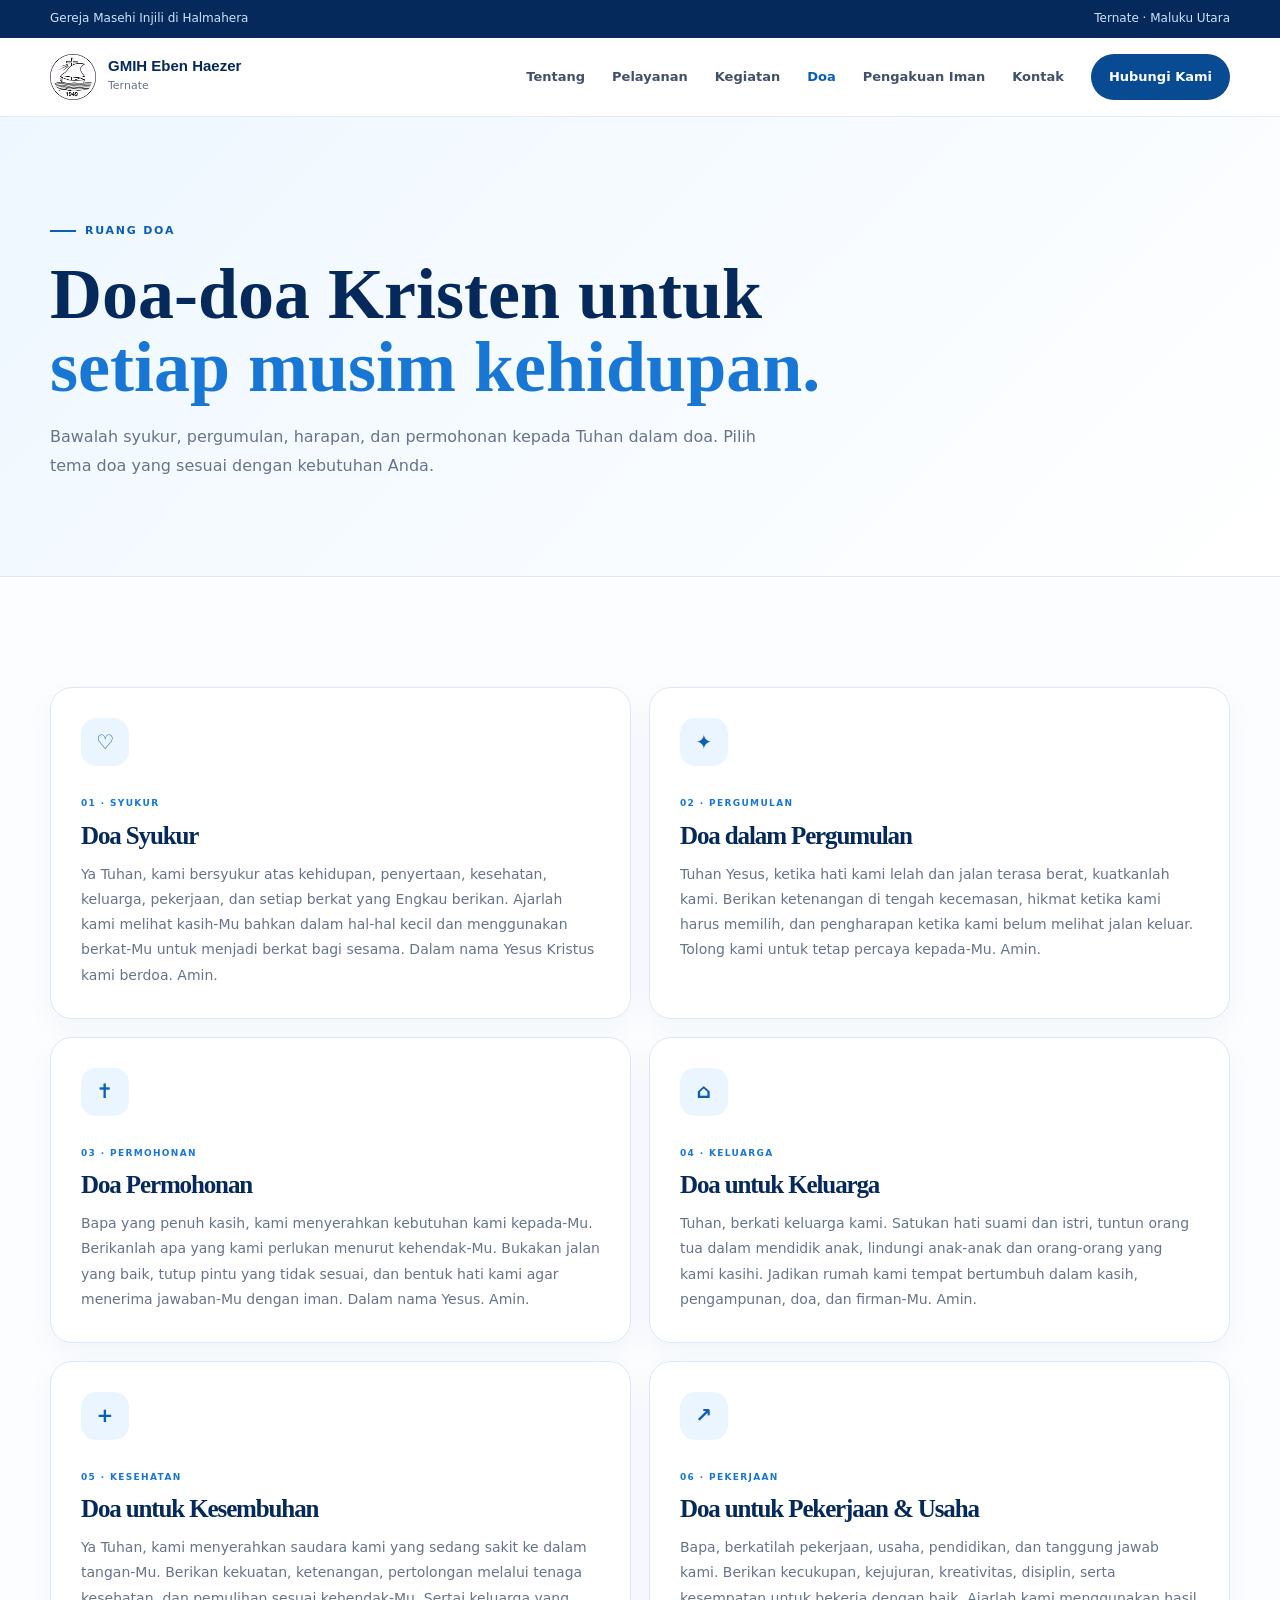
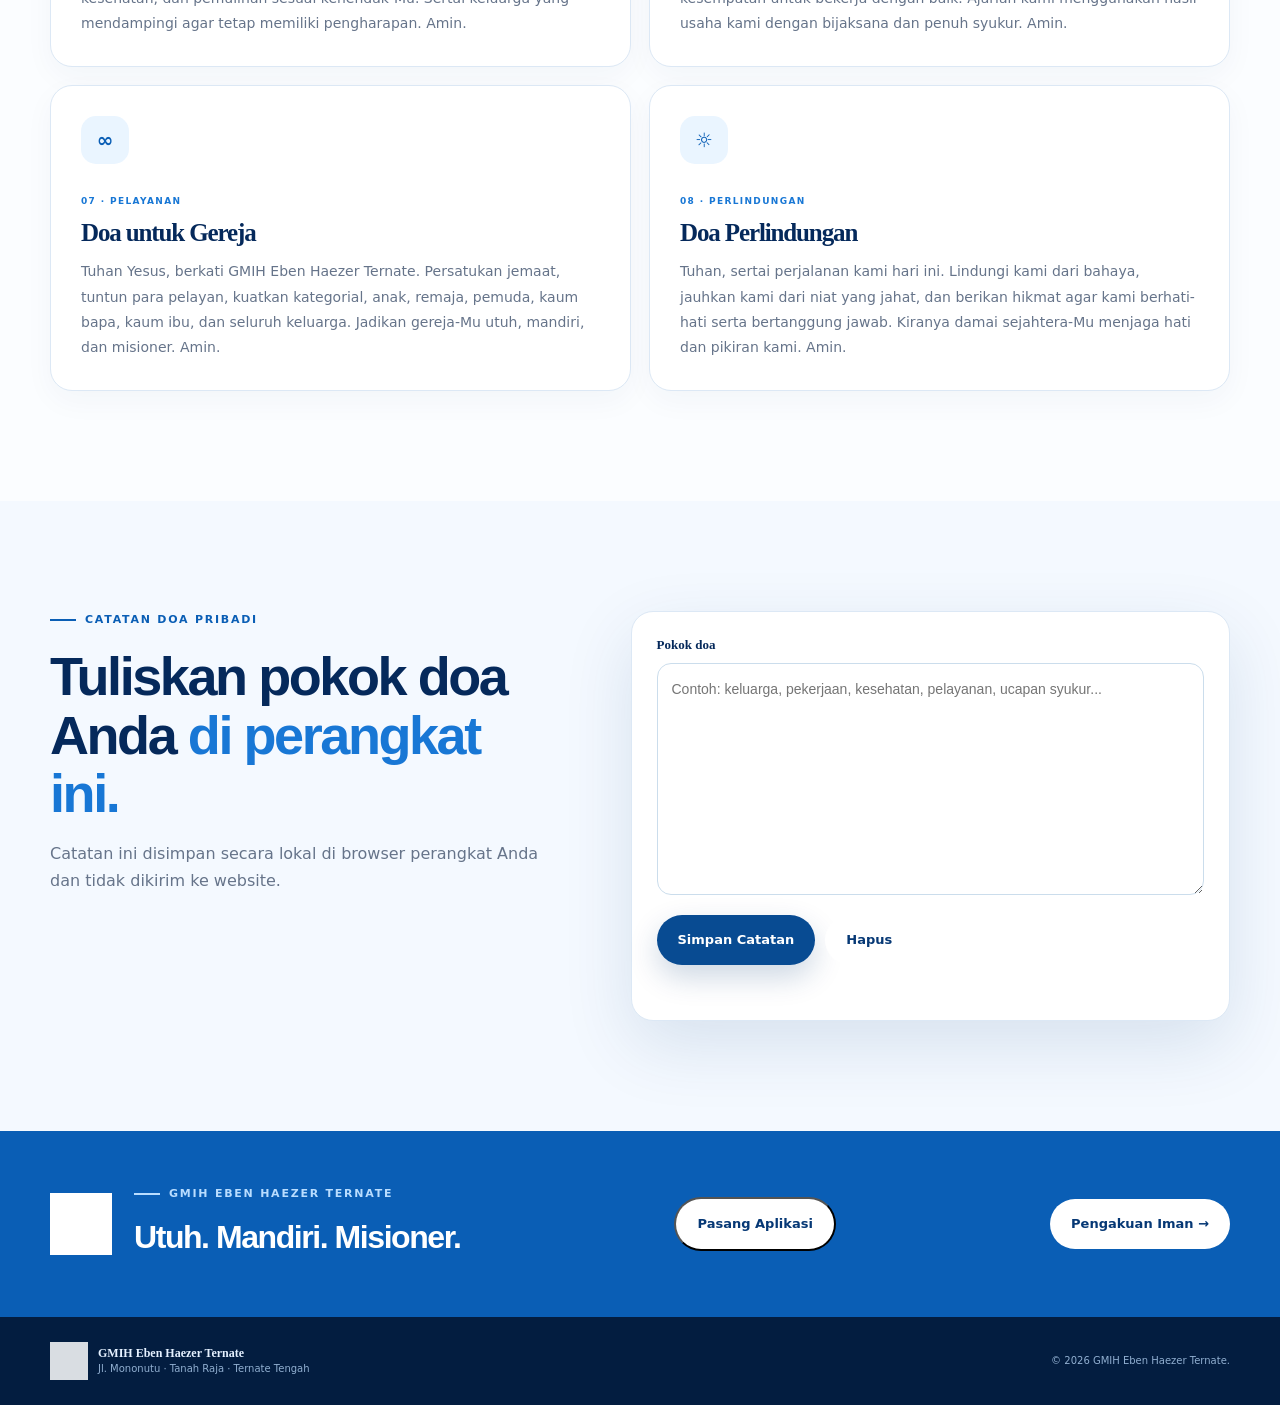
==== doa.html @ 3a12ebcc "Add files via upload" ====
<!doctype html>
<html lang="id">
<head>
  <meta charset="utf-8">
  <meta name="viewport" content="width=device-width, initial-scale=1">
  <meta name="theme-color" content="#0a4f9c">
  <meta name="description" content="Kumpulan doa Kristen GMIH Eben Haezer Ternate: doa syukur, pergumulan, permohonan, keluarga, kesembuhan, pekerjaan dan pelayanan.">
  <link rel="manifest" href="manifest.webmanifest">
  <link rel="icon" href="assets/logo-gereja.png">
  <link rel="stylesheet" href="style.css">
  <title>Doa Kristen — GMIH Eben Haezer Ternate</title>
</head>
<body class="subpage">
  <div class="topbar"><div class="container topbar-inner"><span>Gereja Masehi Injili di Halmahera</span><span class="topbar-location">Ternate · Maluku Utara</span></div></div>
  <header class="site-header" id="home"><div class="container nav-wrap">
    <a class="brand" href="index.html"><img src="assets/logo-gereja.png" alt="Logo GMIH"><div><strong>GMIH Eben Haezer</strong><span>Ternate</span></div></a>
    <button class="menu-toggle" aria-label="Buka menu" aria-expanded="false"><span></span><span></span><span></span></button>
    <nav class="nav" aria-label="Navigasi utama">
      <a href="index.html#tentang">Tentang</a><a href="index.html#pelayanan">Pelayanan</a><a href="index.html#kegiatan">Kegiatan</a>
      <a href="doa.html" class="active">Doa</a><a href="pengakuan-iman.html">Pengakuan Iman</a><a href="index.html#kontak">Kontak</a>
      <a class="nav-cta" href="index.html#hubungi">Hubungi Kami</a>
    </nav>
  </div></header>

  <main>
    <section class="page-hero"><div class="container"><div class="eyebrow"><span></span> RUANG DOA</div><h1>Doa-doa Kristen untuk <em>setiap musim kehidupan.</em></h1><p>Bawalah syukur, pergumulan, harapan, dan permohonan kepada Tuhan dalam doa. Pilih tema doa yang sesuai dengan kebutuhan Anda.</p></div></section>

    <section class="section prayer-section"><div class="container">
      <div class="prayer-grid">
        <article class="prayer-card"><div class="prayer-icon">♡</div><span>01 · SYUKUR</span><h2>Doa Syukur</h2><p>Ya Tuhan, kami bersyukur atas kehidupan, penyertaan, kesehatan, keluarga, pekerjaan, dan setiap berkat yang Engkau berikan. Ajarlah kami melihat kasih-Mu bahkan dalam hal-hal kecil dan menggunakan berkat-Mu untuk menjadi berkat bagi sesama. Dalam nama Yesus Kristus kami berdoa. Amin.</p></article>
        <article class="prayer-card"><div class="prayer-icon">✦</div><span>02 · PERGUMULAN</span><h2>Doa dalam Pergumulan</h2><p>Tuhan Yesus, ketika hati kami lelah dan jalan terasa berat, kuatkanlah kami. Berikan ketenangan di tengah kecemasan, hikmat ketika kami harus memilih, dan pengharapan ketika kami belum melihat jalan keluar. Tolong kami untuk tetap percaya kepada-Mu. Amin.</p></article>
        <article class="prayer-card"><div class="prayer-icon">✝</div><span>03 · PERMOHONAN</span><h2>Doa Permohonan</h2><p>Bapa yang penuh kasih, kami menyerahkan kebutuhan kami kepada-Mu. Berikanlah apa yang kami perlukan menurut kehendak-Mu. Bukakan jalan yang baik, tutup pintu yang tidak sesuai, dan bentuk hati kami agar menerima jawaban-Mu dengan iman. Dalam nama Yesus. Amin.</p></article>
        <article class="prayer-card"><div class="prayer-icon">⌂</div><span>04 · KELUARGA</span><h2>Doa untuk Keluarga</h2><p>Tuhan, berkati keluarga kami. Satukan hati suami dan istri, tuntun orang tua dalam mendidik anak, lindungi anak-anak dan orang-orang yang kami kasihi. Jadikan rumah kami tempat bertumbuh dalam kasih, pengampunan, doa, dan firman-Mu. Amin.</p></article>
        <article class="prayer-card"><div class="prayer-icon">+</div><span>05 · KESEHATAN</span><h2>Doa untuk Kesembuhan</h2><p>Ya Tuhan, kami menyerahkan saudara kami yang sedang sakit ke dalam tangan-Mu. Berikan kekuatan, ketenangan, pertolongan melalui tenaga kesehatan, dan pemulihan sesuai kehendak-Mu. Sertai keluarga yang mendampingi agar tetap memiliki pengharapan. Amin.</p></article>
        <article class="prayer-card"><div class="prayer-icon">↗</div><span>06 · PEKERJAAN</span><h2>Doa untuk Pekerjaan &amp; Usaha</h2><p>Bapa, berkatilah pekerjaan, usaha, pendidikan, dan tanggung jawab kami. Berikan kecukupan, kejujuran, kreativitas, disiplin, serta kesempatan untuk bekerja dengan baik. Ajarlah kami menggunakan hasil usaha kami dengan bijaksana dan penuh syukur. Amin.</p></article>
        <article class="prayer-card"><div class="prayer-icon">∞</div><span>07 · PELAYANAN</span><h2>Doa untuk Gereja</h2><p>Tuhan Yesus, berkati GMIH Eben Haezer Ternate. Persatukan jemaat, tuntun para pelayan, kuatkan kategorial, anak, remaja, pemuda, kaum bapa, kaum ibu, dan seluruh keluarga. Jadikan gereja-Mu utuh, mandiri, dan misioner. Amin.</p></article>
        <article class="prayer-card"><div class="prayer-icon">☼</div><span>08 · PERLINDUNGAN</span><h2>Doa Perlindungan</h2><p>Tuhan, sertai perjalanan kami hari ini. Lindungi kami dari bahaya, jauhkan kami dari niat yang jahat, dan berikan hikmat agar kami berhati-hati serta bertanggung jawab. Kiranya damai sejahtera-Mu menjaga hati dan pikiran kami. Amin.</p></article>
      </div>
    </div></section>

    <section class="section prayer-notes"><div class="container two-col"><div class="section-intro"><div class="eyebrow"><span></span> CATATAN DOA PRIBADI</div><h2>Tuliskan pokok doa Anda <em>di perangkat ini.</em></h2><p class="muted">Catatan ini disimpan secara lokal di browser perangkat Anda dan tidak dikirim ke website.</p></div><div class="prayer-note-box"><label for="prayerNote">Pokok doa</label><textarea id="prayerNote" rows="9" placeholder="Contoh: keluarga, pekerjaan, kesehatan, pelayanan, ucapan syukur..."></textarea><div class="note-actions"><button class="btn btn-primary" id="savePrayer">Simpan Catatan</button><button class="btn btn-ghost" id="clearPrayer">Hapus</button></div><small id="noteStatus" aria-live="polite"></small></div></div></section>

    <section class="final-cta"><div class="container final-cta-inner"><img src="assets/logo-gereja.png" alt="Logo GMIH"><div><div class="eyebrow light"><span></span> GMIH EBEN HAEZER TERNATE</div><h2>Utuh. Mandiri. Misioner.</h2></div><button class="btn btn-light" data-install-app hidden>Pasang Aplikasi</button><a class="btn btn-light" href="pengakuan-iman.html">Pengakuan Iman →</a></div></section>
  </main>
  <footer><div class="container footer-inner"><div class="footer-brand"><img src="assets/logo-gereja.png" alt="Logo GMIH"><div><strong>GMIH Eben Haezer Ternate</strong><span>Jl. Mononutu · Tanah Raja · Ternate Tengah</span></div></div><p>© <span class="year"></span> GMIH Eben Haezer Ternate.</p></div></footer>
  <script src="script.js"></script><script src="pwa.js"></script>
</body>
</html>
---- style.css ----
:root{
  --blue-950:#05295b;
  --blue-900:#063875;
  --blue-800:#084b92;
  --blue-700:#0a5eb5;
  --blue-600:#1877d5;
  --blue-500:#2e8df0;
  --sky:#eaf5ff;
  --ink:#10213a;
  --muted:#66748a;
  --line:#dce8f5;
  --white:#fff;
  --shadow:0 24px 70px rgba(7,56,113,.12);
  --radius:24px;
}
*{box-sizing:border-box}
html{scroll-behavior:smooth}
body{margin:0;font-family:"DM Sans",system-ui,sans-serif;color:var(--ink);background:#fff;line-height:1.65}
img{display:block;max-width:100%}
a{text-decoration:none;color:inherit}
button{font:inherit}
.container{width:min(1180px,calc(100% - 40px));margin:auto}
.topbar{background:var(--blue-950);color:#cfe2fa;font-size:12px}
.topbar-inner{display:flex;justify-content:space-between;padding:9px 0}
.site-header{position:sticky;top:0;z-index:20;background:rgba(255,255,255,.94);backdrop-filter:blur(14px);border-bottom:1px solid rgba(220,232,245,.8)}
.nav-wrap{min-height:78px;display:flex;align-items:center;justify-content:space-between;gap:30px}
.brand{display:flex;align-items:center;gap:12px}
.brand img{width:46px;height:46px;object-fit:contain}
.brand strong{display:block;font:800 15px/1.1 Manrope,sans-serif;color:var(--blue-950)}
.brand span{display:block;color:var(--muted);font-size:11px;margin-top:3px}
.nav{display:flex;align-items:center;gap:27px;font-size:13px;font-weight:700;color:#41516a}
.nav a{transition:.2s}
.nav a:hover{color:var(--blue-700)}
.nav-cta{background:var(--blue-800);color:#fff!important;padding:12px 18px;border-radius:999px}
.menu-toggle{display:none;border:0;background:transparent;padding:8px}
.menu-toggle span{display:block;width:23px;height:2px;background:var(--blue-950);margin:5px}
.hero{position:relative;overflow:hidden;background:linear-gradient(135deg,#f4faff 0%,#fff 55%,#e9f4ff 100%);padding:82px 0 78px}
.hero-bg{position:absolute;inset:0;background:radial-gradient(circle at 85% 10%,rgba(34,132,238,.17),transparent 34%),radial-gradient(circle at 12% 90%,rgba(13,91,174,.08),transparent 28%)}
.hero-grid{position:relative;display:grid;grid-template-columns:1.06fr .94fr;align-items:center;gap:70px}
.eyebrow{display:flex;align-items:center;gap:9px;font-size:11px;letter-spacing:.16em;font-weight:800;color:var(--blue-700)}
.eyebrow span{width:26px;height:2px;background:currentColor;display:inline-block}
.eyebrow.light{color:#b9ddff}
.hero h1,.section h2,.feature-content h2,.giving h2,.contact h2,.final-cta h2{font-family:Manrope,sans-serif;letter-spacing:-.045em}
.hero h1{font-size:clamp(44px,6vw,76px);line-height:1.02;margin:18px 0 24px;color:var(--blue-950)}
.hero h1 em,.section h2 em,.feature-content h2 em,.giving h2 em,.contact h2 em{font-style:normal;color:var(--blue-600)}
.hero-lead{font-size:17px;max-width:650px;color:#5c6c83;margin:0}
.hero-actions{display:flex;gap:12px;margin:32px 0}
.btn{display:inline-flex;align-items:center;justify-content:center;gap:10px;border-radius:999px;padding:14px 21px;font-size:13px;font-weight:800;transition:.25s}
.btn-primary{background:var(--blue-800);color:#fff;box-shadow:0 12px 30px rgba(6,56,117,.2)}
.btn-primary:hover{transform:translateY(-2px);background:var(--blue-950)}
.btn-ghost{border:1px solid #c8dced;color:var(--blue-900);background:#fff}
.btn-ghost:hover{border-color:var(--blue-500);transform:translateY(-2px)}
.hero-meta{display:flex;gap:30px;border-top:1px solid var(--line);padding-top:22px;margin-top:30px}
.hero-meta div{display:flex;flex-direction:column}
.hero-meta b{font:800 16px Manrope;color:var(--blue-950)}
.hero-meta span{font-size:11px;color:var(--muted);margin-top:3px}
.hero-card{background:#fff;border:1px solid #dce9f5;border-radius:28px;padding:10px;box-shadow:var(--shadow);transform:rotate(1.2deg)}
.hero-card-image{height:390px;overflow:hidden;border-radius:20px}
.hero-card-image img{width:100%;height:100%;object-fit:cover}
.hero-card-content{padding:22px 20px 18px}
.mini-label{font-size:10px;letter-spacing:.16em;font-weight:800;color:var(--blue-600)}
.hero-card h2{font:800 27px Manrope;margin:6px 0 2px;color:var(--blue-950)}
.hero-card p{margin:0;color:var(--muted);font-size:13px}
.announcement{background:var(--blue-800);color:#fff}
.announcement-inner{display:flex;align-items:center;gap:15px;min-height:78px}
.announcement-icon{width:42px;height:42px;border:1px solid rgba(255,255,255,.35);display:grid;place-items:center;border-radius:50%;font-size:18px}
.announcement small{display:block;color:#bcdcff;font-weight:800;letter-spacing:.13em;font-size:9px}
.announcement strong{font:800 16px Manrope}
.announcement a{margin-left:auto;font-size:12px;font-weight:800;color:#fff}
.announcement a span{margin-left:8px}
.section{padding:110px 0}
.two-col{display:grid;grid-template-columns:.9fr 1.1fr;gap:90px}
.section h2,.contact h2{font-size:clamp(34px,4.5vw,54px);line-height:1.08;margin:18px 0;color:var(--blue-950)}
.about-copy{padding-top:20px;color:#586980;font-size:15px}
.about-copy strong{color:var(--blue-900)}
.quote{margin-top:30px;padding:23px 26px;border-left:3px solid var(--blue-500);background:var(--sky);display:flex;gap:16px;align-items:flex-start}
.quote span{font:800 42px/1 Manrope;color:var(--blue-500)}
.quote p{margin:0;font:700 16px/1.5 Manrope;color:var(--blue-900)}
.stats{background:#f6faff;border-top:1px solid var(--line);border-bottom:1px solid var(--line)}
.stats-grid{display:grid;grid-template-columns:repeat(4,1fr)}
.stat{padding:34px 26px;border-right:1px solid var(--line)}
.stat:last-child{border-right:0}
.stat strong{display:block;font:800 29px Manrope;color:var(--blue-800)}
.stat span{display:block;font-size:12px;color:var(--muted);margin-top:6px;max-width:180px}
.services{background:#fff}
.section-heading{display:flex;justify-content:space-between;align-items:end;gap:60px;margin-bottom:48px}
.section-heading>div{max-width:650px}
.section-heading>p{max-width:390px;color:var(--muted);font-size:14px;margin:0}
.service-grid{display:grid;grid-template-columns:repeat(3,1fr);gap:16px}
.service-card{position:relative;border:1px solid var(--line);border-radius:20px;padding:29px;background:#fff;min-height:250px;transition:.25s;overflow:hidden}
.service-card:hover{transform:translateY(-5px);box-shadow:var(--shadow);border-color:#b9d8f5}
.service-card.featured{background:var(--blue-900);color:#fff;border-color:var(--blue-900)}
.service-card.featured h3,.service-card.featured p{color:#fff}
.service-number{position:absolute;right:20px;top:18px;font-size:10px;font-weight:800;opacity:.45}
.service-icon{width:43px;height:43px;border-radius:14px;display:grid;place-items:center;background:var(--sky);color:var(--blue-700);font-weight:800;font-size:19px;margin-bottom:24px}
.featured .service-icon{background:rgba(255,255,255,.12);color:#fff}
.service-card h3{font:800 19px Manrope;color:var(--blue-950);margin:0 0 9px}
.service-card p{font-size:13px;color:var(--muted);margin:0}
.feature-banner{min-height:520px;position:relative;display:grid;place-items:center;background:url("assets/hero-sinode.png") center/cover no-repeat}
.feature-overlay{position:absolute;inset:0;background:linear-gradient(90deg,rgba(2,32,72,.92),rgba(3,49,100,.68),rgba(3,49,100,.28))}
.feature-content{position:relative;color:#fff;max-width:800px;margin-left:0}
.feature-content h2{font-size:clamp(38px,5vw,66px);line-height:1.05;margin:18px 0}
.feature-content p{font-size:15px;color:#d9eaff}
.activity-list{border-top:1px solid var(--line)}
.activity{display:grid;grid-template-columns:130px 1fr 50px;align-items:center;gap:35px;padding:25px 0;border-bottom:1px solid var(--line)}
.activity-date{height:74px;width:90px;border:1px solid #cbddec;border-radius:18px;display:grid;place-content:center;text-align:center;background:#f7fbff}
.activity-date small{font-size:9px;font-weight:800;color:var(--blue-600);letter-spacing:.1em}
.activity-date b{font:800 16px Manrope;color:var(--blue-950)}
.activity-main>span{font-size:9px;letter-spacing:.14em;color:var(--blue-600);font-weight:800}
.activity-main h3{font:800 19px Manrope;color:var(--blue-950);margin:4px 0}
.activity-main p{margin:0;color:var(--muted);font-size:13px}
.activity>a{width:42px;height:42px;border:1px solid #cbddec;border-radius:50%;display:grid;place-items:center;color:var(--blue-700);transition:.2s}
.activity>a:hover{background:var(--blue-800);color:#fff}
.leadership{background:#f6faff}
.leadership-box{display:grid;grid-template-columns:.85fr 1.15fr;background:#fff;border:1px solid var(--line);border-radius:28px;overflow:hidden;box-shadow:var(--shadow)}
.leader-photo{min-height:390px;background:#eaf5ff}
.leader-photo img{width:100%;height:100%;object-fit:cover;object-position:center}
.leader-copy{padding:55px}
.leader-copy h2{font:800 38px/1.1 Manrope;color:var(--blue-950);margin:16px 0 10px}
.leader-copy h2 em{font-style:normal;color:var(--blue-600)}
.role{font-weight:800;color:var(--blue-700);font-size:12px}
.leader-copy>p:not(.role){color:var(--muted);font-size:14px}
.leader-tags{display:flex;gap:8px;margin-top:26px}
.leader-tags span{font-size:10px;font-weight:800;color:var(--blue-800);background:var(--sky);padding:7px 10px;border-radius:999px}
.gallery-grid{display:grid;grid-template-columns:1.2fr .8fr .8fr;grid-auto-rows:250px;gap:16px}
.gallery-item{margin:0;position:relative;overflow:hidden;border-radius:22px;background:#dcecff}
.gallery-item.tall{grid-row:span 2}
.gallery-item img{width:100%;height:100%;object-fit:cover;transition:.45s}
.gallery-item:hover img{transform:scale(1.04)}
.gallery-item figcaption{position:absolute;bottom:14px;left:14px;right:14px;padding:11px 13px;border-radius:13px;background:rgba(4,34,72,.78);backdrop-filter:blur(8px);color:#fff;font-size:11px;font-weight:800}
.gallery-item figcaption span{opacity:.6;margin-right:8px}
.giving{background:linear-gradient(135deg,var(--blue-950),var(--blue-700));color:#fff;padding:90px 0}
.giving-grid{display:grid;grid-template-columns:1fr 360px;align-items:center;gap:90px}
.giving h2{font-size:clamp(38px,4.5vw,58px);line-height:1.06;margin:18px 0}
.giving p{color:#c9dcf4;max-width:600px}
.giving-detail{margin-top:26px;border-top:1px solid rgba(255,255,255,.2);padding-top:18px;display:flex;gap:14px;align-items:center}
.giving-detail span{font-size:10px;letter-spacing:.15em;color:#a8c9ea}
.giving-detail strong{font:800 14px Manrope}
.qr-card{background:#fff;border-radius:24px;padding:14px;color:var(--blue-950);box-shadow:0 25px 60px rgba(0,0,0,.2)}
.qr-card img{width:100%;aspect-ratio:1/1;object-fit:cover;border-radius:15px}
.qr-card div{padding:14px 4px 4px}
.qr-card strong{display:block;font:800 15px Manrope}
.qr-card span{display:block;color:var(--muted);font-size:11px;margin-top:3px}
.contact-head{max-width:760px}
.contact-grid{display:grid;grid-template-columns:1.25fr .875fr .875fr;gap:15px;margin-top:40px}
.contact-card{border:1px solid var(--line);border-radius:20px;padding:28px;background:#fff;min-height:245px}
.contact-card.address{background:var(--sky);border-color:#cce3f7}
.contact-icon{display:grid;place-items:center;width:43px;height:43px;background:#eaf5ff;color:var(--blue-700);border-radius:14px;font-weight:800;margin-bottom:25px}
.contact-card small{font-size:9px;letter-spacing:.14em;color:var(--blue-600);font-weight:800}
.contact-card h3{font:800 17px Manrope;color:var(--blue-950);margin:6px 0 8px}
.contact-card p{font-size:12px;color:var(--muted);margin:0 0 15px}
.text-link{font-size:11px;color:var(--blue-700);font-weight:800}
.socials{margin-top:18px;background:var(--blue-950);border-radius:20px;padding:24px 28px;color:#fff;display:flex;align-items:center;justify-content:space-between;gap:25px}
.socials small{display:block;color:#91bce5;letter-spacing:.14em;font-size:9px;font-weight:800}
.socials strong{display:block;font:800 15px Manrope;margin-top:3px}
.social-links{display:flex;gap:8px;flex-wrap:wrap}
.social-links a{border:1px solid rgba(255,255,255,.18);padding:10px 14px;border-radius:999px;font-size:11px;font-weight:800;color:#dbeeff}
.social-links a:hover{background:rgba(255,255,255,.1)}
.social-links span{margin-left:5px}
.final-cta{background:var(--blue-700);color:#fff;padding:54px 0}
.final-cta-inner{display:flex;align-items:center;gap:22px}
.final-cta img{width:62px;height:62px;filter:brightness(0) invert(1);object-fit:contain}
.final-cta h2{font-size:32px;margin:8px 0 0}
.btn-light{background:#fff;color:var(--blue-900);margin-left:auto}
footer{background:#031d40;color:#91afd0;padding:25px 0}
.footer-inner{display:flex;align-items:center;justify-content:space-between;gap:20px}
.footer-brand{display:flex;align-items:center;gap:10px}
.footer-brand img{width:38px;filter:brightness(0) invert(1);opacity:.85}
.footer-brand strong{display:block;color:#e5f1ff;font:700 12px Manrope}
.footer-brand span{display:block;font-size:10px}
footer p{font-size:10px;margin:0}
.reveal{opacity:0;transform:translateY(18px);transition:opacity .7s ease,transform .7s ease}
.reveal.visible{opacity:1;transform:none}
@media(max-width:900px){
  .nav{gap:15px}
  .hero-grid,.two-col,.giving-grid,.leadership-box{grid-template-columns:1fr}
  .hero{padding-top:55px}
  .hero-card{max-width:680px;margin:auto}
  .section-heading{display:block}
  .section-heading>p{margin-top:16px}
  .service-grid{grid-template-columns:repeat(2,1fr)}
  .gallery-grid{grid-template-columns:1fr 1fr}
  .gallery-item.tall{grid-row:auto;grid-column:span 2}
  .contact-grid{grid-template-columns:1fr 1fr}
  .contact-card.address{grid-column:span 2}
  .leader-photo{min-height:330px}
  .giving-grid{gap:45px}
  .qr-card{max-width:360px}
}
@media(max-width:700px){
  .container{width:min(100% - 28px,1180px)}
  .topbar-location{display:none}
  .nav{position:absolute;left:14px;right:14px;top:70px;display:none;flex-direction:column;align-items:stretch;background:#fff;padding:15px;border:1px solid var(--line);border-radius:18px;box-shadow:var(--shadow)}
  .nav.open{display:flex}
  .nav a{padding:10px 8px}
  .menu-toggle{display:block}
  .hero-grid{gap:40px}
  .hero h1{font-size:45px}
  .hero-meta{gap:16px;flex-wrap:wrap}
  .hero-card-image{height:300px}
  .stats-grid{grid-template-columns:1fr 1fr}
  .stat{border-bottom:1px solid var(--line)}
  .stat:nth-child(2){border-right:0}
  .service-grid{grid-template-columns:1fr}
  .section{padding:78px 0}
  .activity{grid-template-columns:75px 1fr 38px;gap:15px}
  .activity-date{width:72px;height:66px}
  .activity-main h3{font-size:16px}
  .activity-main p{font-size:12px}
  .leader-copy{padding:30px}
  .leader-copy h2{font-size:30px}
  .gallery-grid{grid-template-columns:1fr}
  .gallery-item.tall{grid-column:auto}
  .gallery-item{height:280px}
  .contact-grid{grid-template-columns:1fr}
  .contact-card.address{grid-column:auto}
  .socials{display:block}
  .social-links{margin-top:18px}
  .final-cta-inner{flex-wrap:wrap}
  .btn-light{margin-left:0}
  .footer-inner{display:block}
  footer p{margin-top:15px}
}

/* Halaman Doa, Pengakuan Iman, dan aplikasi */
.nav a.active{color:var(--blue-700)}
.page-hero{padding:105px 0 80px;background:linear-gradient(135deg,#eef7ff,#fff);border-bottom:1px solid var(--line)}
.page-hero h1{font:800 clamp(42px,6vw,72px)/1.02 Manrope;color:var(--blue-950);max-width:850px;margin:18px 0}
.page-hero h1 em{font-style:normal;color:var(--blue-600)}
.page-hero p{max-width:720px;color:var(--muted);font-size:16px;line-height:1.8}
.prayer-grid{display:grid;grid-template-columns:repeat(2,1fr);gap:18px}
.prayer-card{padding:30px;border:1px solid var(--line);border-radius:22px;background:#fff;box-shadow:0 10px 30px rgba(7,48,91,.04)}
.prayer-card:hover{transform:translateY(-3px);box-shadow:var(--shadow);transition:.25s}
.prayer-icon{width:48px;height:48px;border-radius:15px;display:grid;place-items:center;background:var(--sky);color:var(--blue-700);font-size:20px;font-weight:800;margin-bottom:22px}
.prayer-card>span,.creed-label{font-size:9px;letter-spacing:.15em;color:var(--blue-600);font-weight:800}
.prayer-card h2{font:800 25px Manrope;color:var(--blue-950);margin:7px 0 12px}
.prayer-card p{font-size:14px;line-height:1.8;color:var(--muted);margin:0}
.prayer-section{background:#fbfdff}
.prayer-notes{background:#f4f9ff}
.muted{color:var(--muted);line-height:1.7}
.prayer-note-box{background:#fff;border:1px solid var(--line);border-radius:22px;padding:25px;box-shadow:var(--shadow)}
.prayer-note-box label{display:block;font:800 13px Manrope;color:var(--blue-950);margin-bottom:10px}
.prayer-note-box textarea{width:100%;border:1px solid #cbddec;border-radius:14px;padding:14px;font:14px/1.6 'DM Sans',sans-serif;resize:vertical;outline:none}
.prayer-note-box textarea:focus{border-color:var(--blue-500);box-shadow:0 0 0 4px rgba(30,117,205,.08)}
.note-actions{display:flex;gap:10px;margin-top:12px}.note-actions .btn{border:0;cursor:pointer}.prayer-note-box small{display:block;color:var(--blue-700);margin-top:12px;min-height:18px}
.creed-section{background:#f7fbff}
.creed-grid{display:grid;grid-template-columns:1fr 1fr;gap:20px}
.creed-card{border:1px solid var(--line);border-radius:24px;background:#fff;padding:36px;box-shadow:0 10px 35px rgba(7,48,91,.05)}
.featured-creed{background:var(--blue-950);border-color:var(--blue-950);color:#fff}.featured-creed h2{color:#fff}.featured-creed .creed-label{color:#9bc7f2}.featured-creed .creed-text{color:#d8e8f7}
.creed-card h2{font:800 29px Manrope;color:var(--blue-950);margin:10px 0 25px}.creed-text{font:15px/1.9 Georgia,serif;color:#52677f}.creed-text p{margin:0 0 15px}
.scripture-note{padding-top:40px}.scripture-note .quote{max-width:850px;margin:auto}
.app-strip{background:#eaf5ff;border-bottom:1px solid var(--line)}.app-strip-inner{min-height:90px;display:flex;align-items:center;gap:15px}.app-strip-inner>div{margin-right:auto}.app-strip-inner strong{display:block;font:800 15px Manrope;color:var(--blue-950)}.app-strip-inner span{display:block;font-size:12px;color:var(--muted);margin-top:3px}.app-strip-inner .btn{white-space:nowrap}
@media(max-width:900px){.prayer-grid,.creed-grid{grid-template-columns:1fr}.app-strip-inner{flex-wrap:wrap;padding:20px 0}.app-strip-inner>div{width:100%}}
@media(max-width:700px){.page-hero{padding:75px 0 55px}.page-hero h1{font-size:43px}.prayer-card,.creed-card{padding:25px}.app-strip-inner .btn{width:100%;text-align:center}}
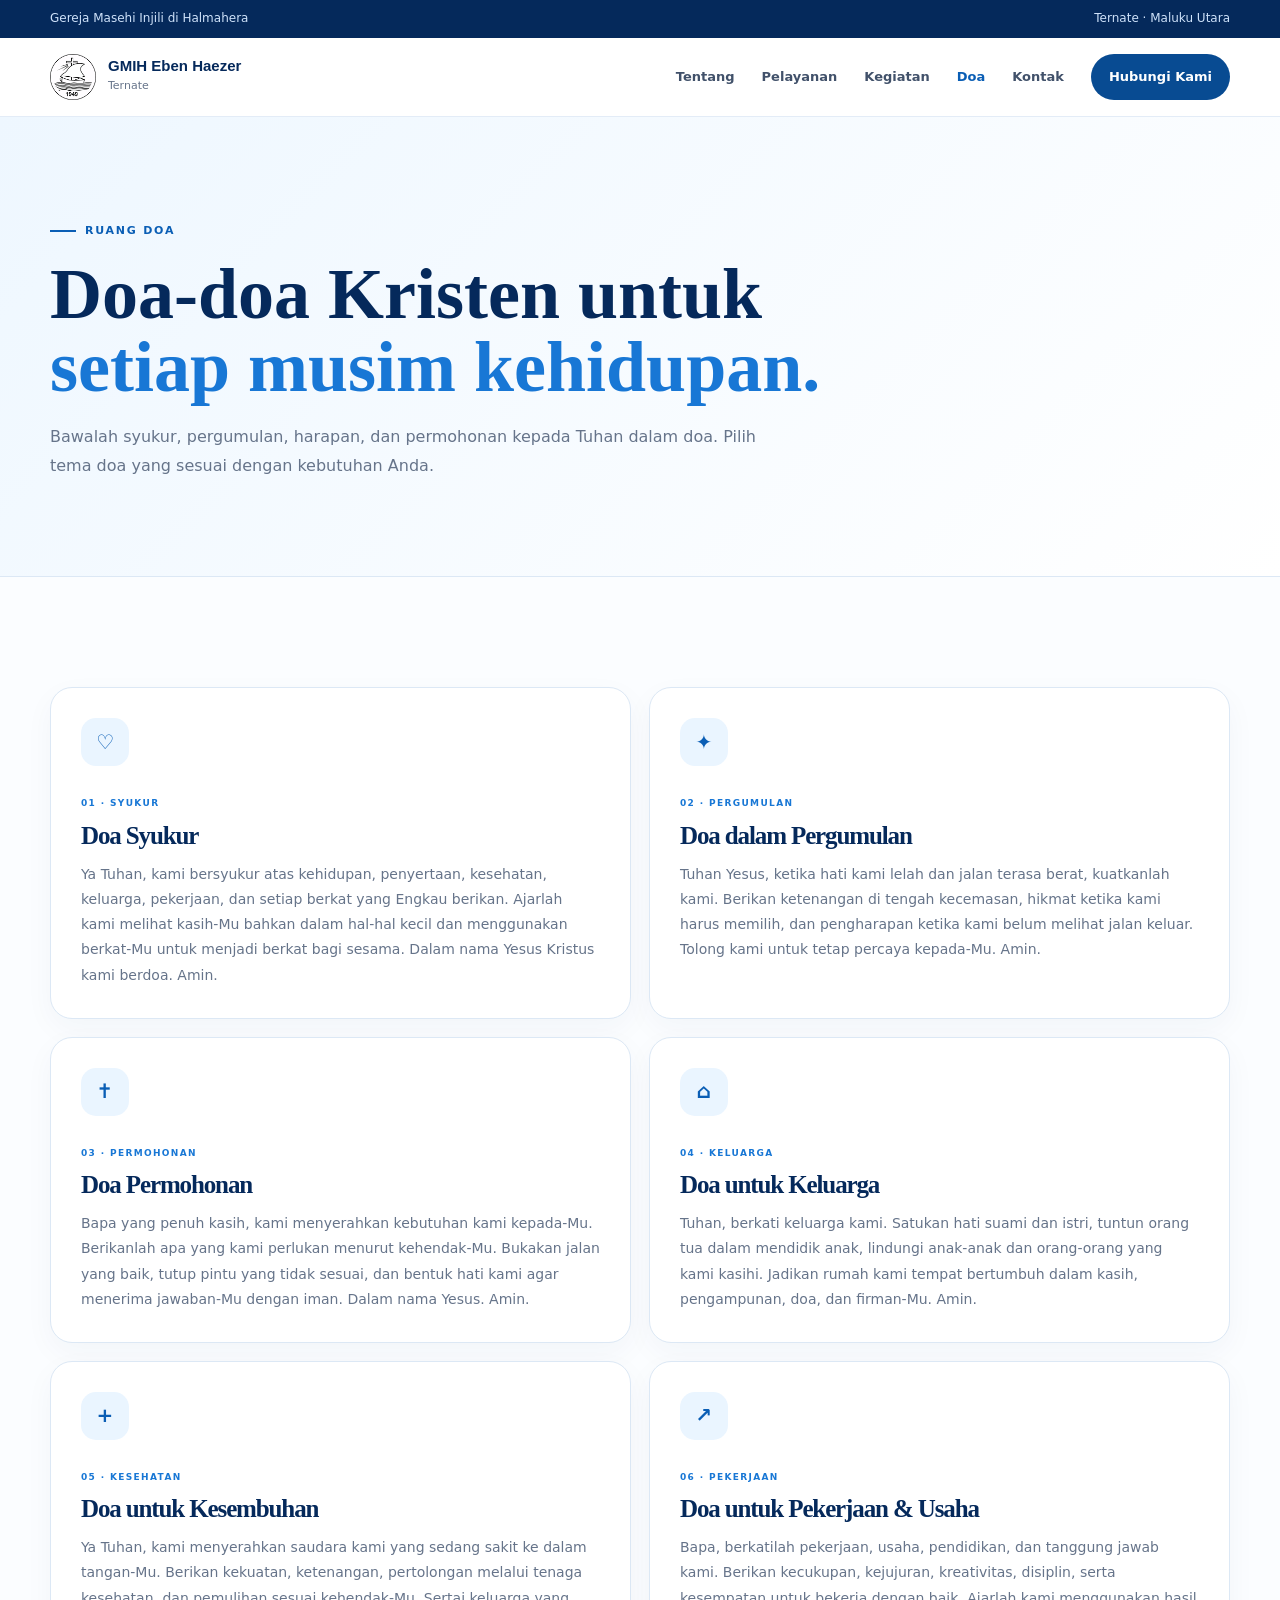
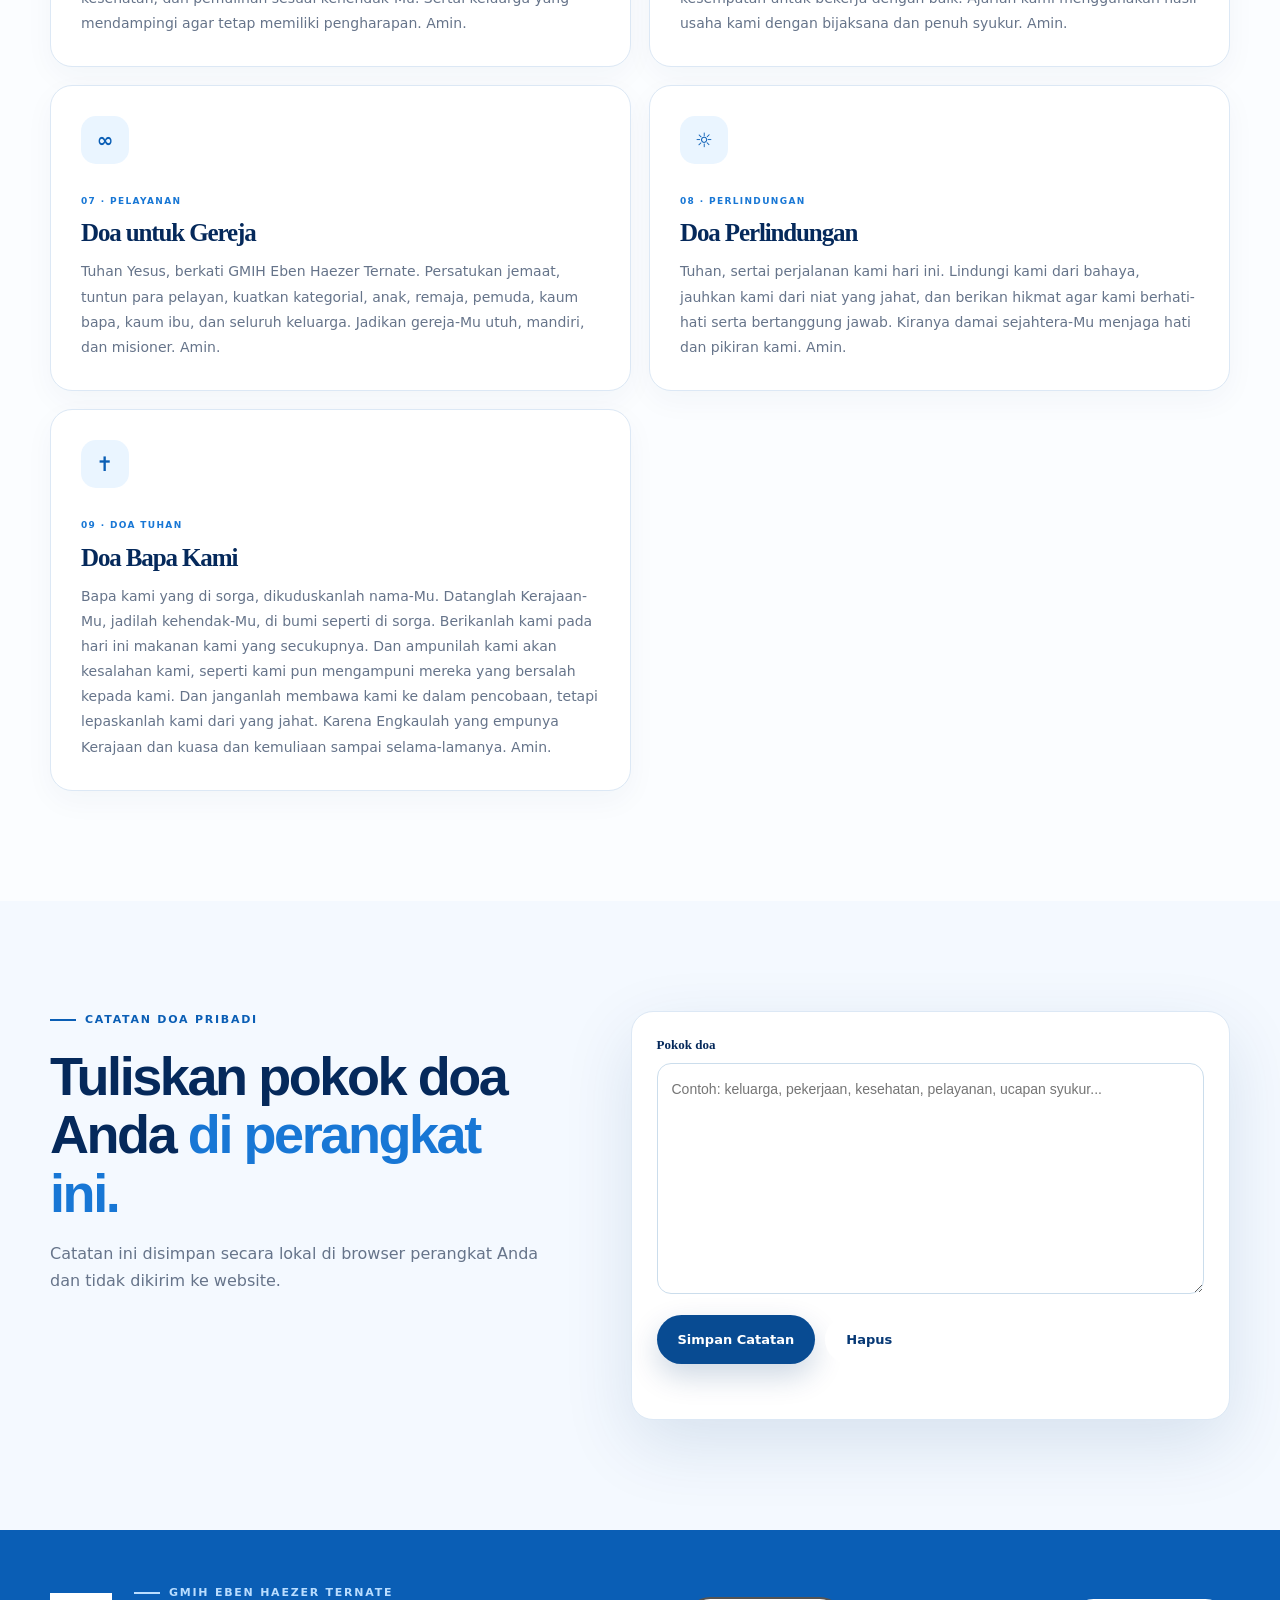
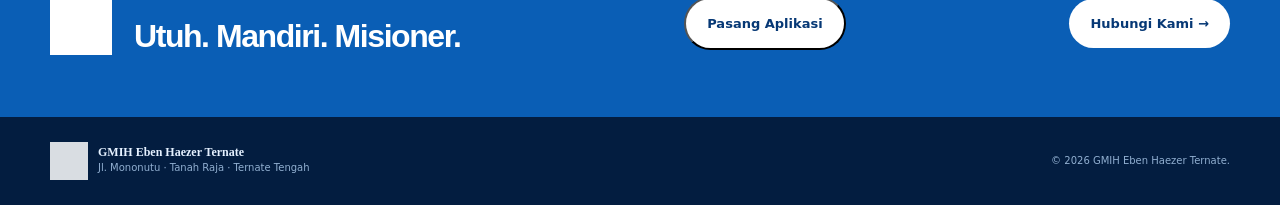
==== commit f0f9e1dd: "Add files via upload" ====
--- a/doa.html
+++ b/doa.html
@@ -17,7 +17,7 @@
     <button class="menu-toggle" aria-label="Buka menu" aria-expanded="false"><span></span><span></span><span></span></button>
     <nav class="nav" aria-label="Navigasi utama">
       <a href="index.html#tentang">Tentang</a><a href="index.html#pelayanan">Pelayanan</a><a href="index.html#kegiatan">Kegiatan</a>
-      <a href="doa.html" class="active">Doa</a><a href="pengakuan-iman.html">Pengakuan Iman</a><a href="index.html#kontak">Kontak</a>
+      <a href="doa.html" class="active">Doa</a><a href="index.html#kontak">Kontak</a>
       <a class="nav-cta" href="index.html#hubungi">Hubungi Kami</a>
     </nav>
   </div></header>
@@ -35,12 +35,13 @@
         <article class="prayer-card"><div class="prayer-icon">↗</div><span>06 · PEKERJAAN</span><h2>Doa untuk Pekerjaan &amp; Usaha</h2><p>Bapa, berkatilah pekerjaan, usaha, pendidikan, dan tanggung jawab kami. Berikan kecukupan, kejujuran, kreativitas, disiplin, serta kesempatan untuk bekerja dengan baik. Ajarlah kami menggunakan hasil usaha kami dengan bijaksana dan penuh syukur. Amin.</p></article>
         <article class="prayer-card"><div class="prayer-icon">∞</div><span>07 · PELAYANAN</span><h2>Doa untuk Gereja</h2><p>Tuhan Yesus, berkati GMIH Eben Haezer Ternate. Persatukan jemaat, tuntun para pelayan, kuatkan kategorial, anak, remaja, pemuda, kaum bapa, kaum ibu, dan seluruh keluarga. Jadikan gereja-Mu utuh, mandiri, dan misioner. Amin.</p></article>
         <article class="prayer-card"><div class="prayer-icon">☼</div><span>08 · PERLINDUNGAN</span><h2>Doa Perlindungan</h2><p>Tuhan, sertai perjalanan kami hari ini. Lindungi kami dari bahaya, jauhkan kami dari niat yang jahat, dan berikan hikmat agar kami berhati-hati serta bertanggung jawab. Kiranya damai sejahtera-Mu menjaga hati dan pikiran kami. Amin.</p></article>
+        <article class="prayer-card"><div class="prayer-icon">✝</div><span>09 · DOA TUHAN</span><h2>Doa Bapa Kami</h2><p>Bapa kami yang di sorga, dikuduskanlah nama-Mu. Datanglah Kerajaan-Mu, jadilah kehendak-Mu, di bumi seperti di sorga. Berikanlah kami pada hari ini makanan kami yang secukupnya. Dan ampunilah kami akan kesalahan kami, seperti kami pun mengampuni mereka yang bersalah kepada kami. Dan janganlah membawa kami ke dalam pencobaan, tetapi lepaskanlah kami dari yang jahat. Karena Engkaulah yang empunya Kerajaan dan kuasa dan kemuliaan sampai selama-lamanya. Amin.</p></article>
       </div>
     </div></section>
 
     <section class="section prayer-notes"><div class="container two-col"><div class="section-intro"><div class="eyebrow"><span></span> CATATAN DOA PRIBADI</div><h2>Tuliskan pokok doa Anda <em>di perangkat ini.</em></h2><p class="muted">Catatan ini disimpan secara lokal di browser perangkat Anda dan tidak dikirim ke website.</p></div><div class="prayer-note-box"><label for="prayerNote">Pokok doa</label><textarea id="prayerNote" rows="9" placeholder="Contoh: keluarga, pekerjaan, kesehatan, pelayanan, ucapan syukur..."></textarea><div class="note-actions"><button class="btn btn-primary" id="savePrayer">Simpan Catatan</button><button class="btn btn-ghost" id="clearPrayer">Hapus</button></div><small id="noteStatus" aria-live="polite"></small></div></div></section>
 
-    <section class="final-cta"><div class="container final-cta-inner"><img src="assets/logo-gereja.png" alt="Logo GMIH"><div><div class="eyebrow light"><span></span> GMIH EBEN HAEZER TERNATE</div><h2>Utuh. Mandiri. Misioner.</h2></div><button class="btn btn-light" data-install-app hidden>Pasang Aplikasi</button><a class="btn btn-light" href="pengakuan-iman.html">Pengakuan Iman →</a></div></section>
+    <section class="final-cta"><div class="container final-cta-inner"><img src="assets/logo-gereja.png" alt="Logo GMIH"><div><div class="eyebrow light"><span></span> GMIH EBEN HAEZER TERNATE</div><h2>Utuh. Mandiri. Misioner.</h2></div><button class="btn btn-light" data-install-app hidden>Pasang Aplikasi</button><a class="btn btn-light" href="index.html#kontak">Hubungi Kami →</a></div></section>
   </main>
   <footer><div class="container footer-inner"><div class="footer-brand"><img src="assets/logo-gereja.png" alt="Logo GMIH"><div><strong>GMIH Eben Haezer Ternate</strong><span>Jl. Mononutu · Tanah Raja · Ternate Tengah</span></div></div><p>© <span class="year"></span> GMIH Eben Haezer Ternate.</p></div></footer>
   <script src="script.js"></script><script src="pwa.js"></script>
--- a/style.css
+++ b/style.css
@@ -222,7 +222,7 @@
   footer p{margin-top:15px}
 }
 
-/* Halaman Doa, Pengakuan Iman, dan aplikasi */
+/* Halaman Doa dan aplikasi */
 .nav a.active{color:var(--blue-700)}
 .page-hero{padding:105px 0 80px;background:linear-gradient(135deg,#eef7ff,#fff);border-bottom:1px solid var(--line)}
 .page-hero h1{font:800 clamp(42px,6vw,72px)/1.02 Manrope;color:var(--blue-950);max-width:850px;margin:18px 0}
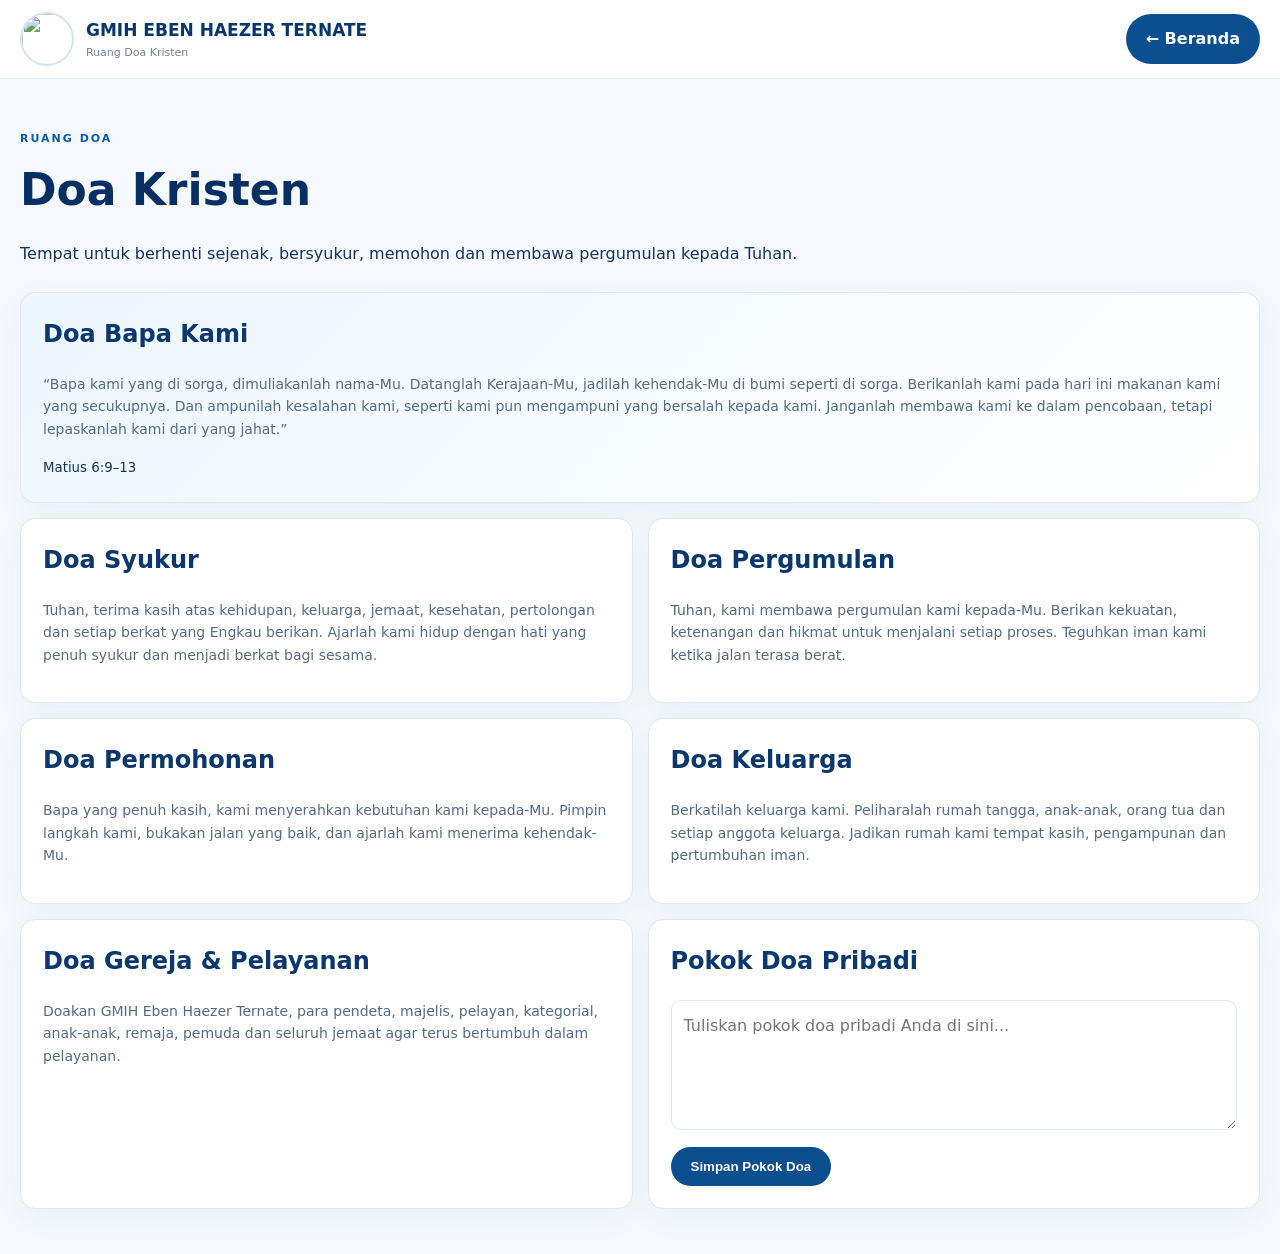
==== commit 087ea518: "Add files via upload" ====
--- a/doa.html
+++ b/doa.html
@@ -1,49 +1 @@
-<!doctype html>
-<html lang="id">
-<head>
-  <meta charset="utf-8">
-  <meta name="viewport" content="width=device-width, initial-scale=1">
-  <meta name="theme-color" content="#0a4f9c">
-  <meta name="description" content="Kumpulan doa Kristen GMIH Eben Haezer Ternate: doa syukur, pergumulan, permohonan, keluarga, kesembuhan, pekerjaan dan pelayanan.">
-  <link rel="manifest" href="manifest.webmanifest">
-  <link rel="icon" href="assets/logo-gereja.png">
-  <link rel="stylesheet" href="style.css">
-  <title>Doa Kristen — GMIH Eben Haezer Ternate</title>
-</head>
-<body class="subpage">
-  <div class="topbar"><div class="container topbar-inner"><span>Gereja Masehi Injili di Halmahera</span><span class="topbar-location">Ternate · Maluku Utara</span></div></div>
-  <header class="site-header" id="home"><div class="container nav-wrap">
-    <a class="brand" href="index.html"><img src="assets/logo-gereja.png" alt="Logo GMIH"><div><strong>GMIH Eben Haezer</strong><span>Ternate</span></div></a>
-    <button class="menu-toggle" aria-label="Buka menu" aria-expanded="false"><span></span><span></span><span></span></button>
-    <nav class="nav" aria-label="Navigasi utama">
-      <a href="index.html#tentang">Tentang</a><a href="index.html#pelayanan">Pelayanan</a><a href="index.html#kegiatan">Kegiatan</a>
-      <a href="doa.html" class="active">Doa</a><a href="index.html#kontak">Kontak</a>
-      <a class="nav-cta" href="index.html#hubungi">Hubungi Kami</a>
-    </nav>
-  </div></header>
-
-  <main>
-    <section class="page-hero"><div class="container"><div class="eyebrow"><span></span> RUANG DOA</div><h1>Doa-doa Kristen untuk <em>setiap musim kehidupan.</em></h1><p>Bawalah syukur, pergumulan, harapan, dan permohonan kepada Tuhan dalam doa. Pilih tema doa yang sesuai dengan kebutuhan Anda.</p></div></section>
-
-    <section class="section prayer-section"><div class="container">
-      <div class="prayer-grid">
-        <article class="prayer-card"><div class="prayer-icon">♡</div><span>01 · SYUKUR</span><h2>Doa Syukur</h2><p>Ya Tuhan, kami bersyukur atas kehidupan, penyertaan, kesehatan, keluarga, pekerjaan, dan setiap berkat yang Engkau berikan. Ajarlah kami melihat kasih-Mu bahkan dalam hal-hal kecil dan menggunakan berkat-Mu untuk menjadi berkat bagi sesama. Dalam nama Yesus Kristus kami berdoa. Amin.</p></article>
-        <article class="prayer-card"><div class="prayer-icon">✦</div><span>02 · PERGUMULAN</span><h2>Doa dalam Pergumulan</h2><p>Tuhan Yesus, ketika hati kami lelah dan jalan terasa berat, kuatkanlah kami. Berikan ketenangan di tengah kecemasan, hikmat ketika kami harus memilih, dan pengharapan ketika kami belum melihat jalan keluar. Tolong kami untuk tetap percaya kepada-Mu. Amin.</p></article>
-        <article class="prayer-card"><div class="prayer-icon">✝</div><span>03 · PERMOHONAN</span><h2>Doa Permohonan</h2><p>Bapa yang penuh kasih, kami menyerahkan kebutuhan kami kepada-Mu. Berikanlah apa yang kami perlukan menurut kehendak-Mu. Bukakan jalan yang baik, tutup pintu yang tidak sesuai, dan bentuk hati kami agar menerima jawaban-Mu dengan iman. Dalam nama Yesus. Amin.</p></article>
-        <article class="prayer-card"><div class="prayer-icon">⌂</div><span>04 · KELUARGA</span><h2>Doa untuk Keluarga</h2><p>Tuhan, berkati keluarga kami. Satukan hati suami dan istri, tuntun orang tua dalam mendidik anak, lindungi anak-anak dan orang-orang yang kami kasihi. Jadikan rumah kami tempat bertumbuh dalam kasih, pengampunan, doa, dan firman-Mu. Amin.</p></article>
-        <article class="prayer-card"><div class="prayer-icon">+</div><span>05 · KESEHATAN</span><h2>Doa untuk Kesembuhan</h2><p>Ya Tuhan, kami menyerahkan saudara kami yang sedang sakit ke dalam tangan-Mu. Berikan kekuatan, ketenangan, pertolongan melalui tenaga kesehatan, dan pemulihan sesuai kehendak-Mu. Sertai keluarga yang mendampingi agar tetap memiliki pengharapan. Amin.</p></article>
-        <article class="prayer-card"><div class="prayer-icon">↗</div><span>06 · PEKERJAAN</span><h2>Doa untuk Pekerjaan &amp; Usaha</h2><p>Bapa, berkatilah pekerjaan, usaha, pendidikan, dan tanggung jawab kami. Berikan kecukupan, kejujuran, kreativitas, disiplin, serta kesempatan untuk bekerja dengan baik. Ajarlah kami menggunakan hasil usaha kami dengan bijaksana dan penuh syukur. Amin.</p></article>
-        <article class="prayer-card"><div class="prayer-icon">∞</div><span>07 · PELAYANAN</span><h2>Doa untuk Gereja</h2><p>Tuhan Yesus, berkati GMIH Eben Haezer Ternate. Persatukan jemaat, tuntun para pelayan, kuatkan kategorial, anak, remaja, pemuda, kaum bapa, kaum ibu, dan seluruh keluarga. Jadikan gereja-Mu utuh, mandiri, dan misioner. Amin.</p></article>
-        <article class="prayer-card"><div class="prayer-icon">☼</div><span>08 · PERLINDUNGAN</span><h2>Doa Perlindungan</h2><p>Tuhan, sertai perjalanan kami hari ini. Lindungi kami dari bahaya, jauhkan kami dari niat yang jahat, dan berikan hikmat agar kami berhati-hati serta bertanggung jawab. Kiranya damai sejahtera-Mu menjaga hati dan pikiran kami. Amin.</p></article>
-        <article class="prayer-card"><div class="prayer-icon">✝</div><span>09 · DOA TUHAN</span><h2>Doa Bapa Kami</h2><p>Bapa kami yang di sorga, dikuduskanlah nama-Mu. Datanglah Kerajaan-Mu, jadilah kehendak-Mu, di bumi seperti di sorga. Berikanlah kami pada hari ini makanan kami yang secukupnya. Dan ampunilah kami akan kesalahan kami, seperti kami pun mengampuni mereka yang bersalah kepada kami. Dan janganlah membawa kami ke dalam pencobaan, tetapi lepaskanlah kami dari yang jahat. Karena Engkaulah yang empunya Kerajaan dan kuasa dan kemuliaan sampai selama-lamanya. Amin.</p></article>
-      </div>
-    </div></section>
-
-    <section class="section prayer-notes"><div class="container two-col"><div class="section-intro"><div class="eyebrow"><span></span> CATATAN DOA PRIBADI</div><h2>Tuliskan pokok doa Anda <em>di perangkat ini.</em></h2><p class="muted">Catatan ini disimpan secara lokal di browser perangkat Anda dan tidak dikirim ke website.</p></div><div class="prayer-note-box"><label for="prayerNote">Pokok doa</label><textarea id="prayerNote" rows="9" placeholder="Contoh: keluarga, pekerjaan, kesehatan, pelayanan, ucapan syukur..."></textarea><div class="note-actions"><button class="btn btn-primary" id="savePrayer">Simpan Catatan</button><button class="btn btn-ghost" id="clearPrayer">Hapus</button></div><small id="noteStatus" aria-live="polite"></small></div></div></section>
-
-    <section class="final-cta"><div class="container final-cta-inner"><img src="assets/logo-gereja.png" alt="Logo GMIH"><div><div class="eyebrow light"><span></span> GMIH EBEN HAEZER TERNATE</div><h2>Utuh. Mandiri. Misioner.</h2></div><button class="btn btn-light" data-install-app hidden>Pasang Aplikasi</button><a class="btn btn-light" href="index.html#kontak">Hubungi Kami →</a></div></section>
-  </main>
-  <footer><div class="container footer-inner"><div class="footer-brand"><img src="assets/logo-gereja.png" alt="Logo GMIH"><div><strong>GMIH Eben Haezer Ternate</strong><span>Jl. Mononutu · Tanah Raja · Ternate Tengah</span></div></div><p>© <span class="year"></span> GMIH Eben Haezer Ternate.</p></div></footer>
-  <script src="script.js"></script><script src="pwa.js"></script>
-</body>
-</html>
+<!doctype html><html lang="id"><head><meta charset="utf-8"><meta name="viewport" content="width=device-width,initial-scale=1"><title>Doa Kristen · GMIH Eben Haezer Ternate</title><meta name="theme-color" content="#0b4f91"><link rel="manifest" href="manifest.webmanifest"><link rel="stylesheet" href="style.css"></head><body><nav class="nav"><div class="container nav-in"><a class="brand" href="index.html"><img src="assets/logo.jpg"><span><b>GMIH EBEN HAEZER TERNATE</b><small>Ruang Doa Kristen</small></span></a><a class="pill" href="index.html">← Beranda</a></div></nav><main class="container simple-page"><div class="page-title"><span class="eyebrow">RUANG DOA</span><h1>Doa Kristen</h1><p>Tempat untuk berhenti sejenak, bersyukur, memohon dan membawa pergumulan kepada Tuhan.</p></div><div class="prayer-grid"><article><h2>Doa Bapa Kami</h2><p>“Bapa kami yang di sorga, dimuliakanlah nama-Mu. Datanglah Kerajaan-Mu, jadilah kehendak-Mu di bumi seperti di sorga. Berikanlah kami pada hari ini makanan kami yang secukupnya. Dan ampunilah kesalahan kami, seperti kami pun mengampuni yang bersalah kepada kami. Janganlah membawa kami ke dalam pencobaan, tetapi lepaskanlah kami dari yang jahat.”</p><small>Matius 6:9–13</small></article><article><h2>Doa Syukur</h2><p>Tuhan, terima kasih atas kehidupan, keluarga, jemaat, kesehatan, pertolongan dan setiap berkat yang Engkau berikan. Ajarlah kami hidup dengan hati yang penuh syukur dan menjadi berkat bagi sesama.</p></article><article><h2>Doa Pergumulan</h2><p>Tuhan, kami membawa pergumulan kami kepada-Mu. Berikan kekuatan, ketenangan dan hikmat untuk menjalani setiap proses. Teguhkan iman kami ketika jalan terasa berat.</p></article><article><h2>Doa Permohonan</h2><p>Bapa yang penuh kasih, kami menyerahkan kebutuhan kami kepada-Mu. Pimpin langkah kami, bukakan jalan yang baik, dan ajarlah kami menerima kehendak-Mu.</p></article><article><h2>Doa Keluarga</h2><p>Berkatilah keluarga kami. Peliharalah rumah tangga, anak-anak, orang tua dan setiap anggota keluarga. Jadikan rumah kami tempat kasih, pengampunan dan pertumbuhan iman.</p></article><article><h2>Doa Gereja & Pelayanan</h2><p>Doakan GMIH Eben Haezer Ternate, para pendeta, majelis, pelayan, kategorial, anak-anak, remaja, pemuda dan seluruh jemaat agar terus bertumbuh dalam pelayanan.</p></article><article><h2>Pokok Doa Pribadi</h2><textarea id="notes" placeholder="Tuliskan pokok doa pribadi Anda di sini..."></textarea><button class="btn" onclick="localStorage.setItem('pokokDoa',document.getElementById('notes').value);alert('Pokok doa tersimpan di perangkat ini.')">Simpan Pokok Doa</button></article></div></main><script>document.getElementById('notes').value=localStorage.getItem('pokokDoa')||'';</script></body></html>
--- a/style.css
+++ b/style.css
@@ -1,254 +1,3 @@
-:root{
-  --blue-950:#05295b;
-  --blue-900:#063875;
-  --blue-800:#084b92;
-  --blue-700:#0a5eb5;
-  --blue-600:#1877d5;
-  --blue-500:#2e8df0;
-  --sky:#eaf5ff;
-  --ink:#10213a;
-  --muted:#66748a;
-  --line:#dce8f5;
-  --white:#fff;
-  --shadow:0 24px 70px rgba(7,56,113,.12);
-  --radius:24px;
-}
-*{box-sizing:border-box}
-html{scroll-behavior:smooth}
-body{margin:0;font-family:"DM Sans",system-ui,sans-serif;color:var(--ink);background:#fff;line-height:1.65}
-img{display:block;max-width:100%}
-a{text-decoration:none;color:inherit}
-button{font:inherit}
-.container{width:min(1180px,calc(100% - 40px));margin:auto}
-.topbar{background:var(--blue-950);color:#cfe2fa;font-size:12px}
-.topbar-inner{display:flex;justify-content:space-between;padding:9px 0}
-.site-header{position:sticky;top:0;z-index:20;background:rgba(255,255,255,.94);backdrop-filter:blur(14px);border-bottom:1px solid rgba(220,232,245,.8)}
-.nav-wrap{min-height:78px;display:flex;align-items:center;justify-content:space-between;gap:30px}
-.brand{display:flex;align-items:center;gap:12px}
-.brand img{width:46px;height:46px;object-fit:contain}
-.brand strong{display:block;font:800 15px/1.1 Manrope,sans-serif;color:var(--blue-950)}
-.brand span{display:block;color:var(--muted);font-size:11px;margin-top:3px}
-.nav{display:flex;align-items:center;gap:27px;font-size:13px;font-weight:700;color:#41516a}
-.nav a{transition:.2s}
-.nav a:hover{color:var(--blue-700)}
-.nav-cta{background:var(--blue-800);color:#fff!important;padding:12px 18px;border-radius:999px}
-.menu-toggle{display:none;border:0;background:transparent;padding:8px}
-.menu-toggle span{display:block;width:23px;height:2px;background:var(--blue-950);margin:5px}
-.hero{position:relative;overflow:hidden;background:linear-gradient(135deg,#f4faff 0%,#fff 55%,#e9f4ff 100%);padding:82px 0 78px}
-.hero-bg{position:absolute;inset:0;background:radial-gradient(circle at 85% 10%,rgba(34,132,238,.17),transparent 34%),radial-gradient(circle at 12% 90%,rgba(13,91,174,.08),transparent 28%)}
-.hero-grid{position:relative;display:grid;grid-template-columns:1.06fr .94fr;align-items:center;gap:70px}
-.eyebrow{display:flex;align-items:center;gap:9px;font-size:11px;letter-spacing:.16em;font-weight:800;color:var(--blue-700)}
-.eyebrow span{width:26px;height:2px;background:currentColor;display:inline-block}
-.eyebrow.light{color:#b9ddff}
-.hero h1,.section h2,.feature-content h2,.giving h2,.contact h2,.final-cta h2{font-family:Manrope,sans-serif;letter-spacing:-.045em}
-.hero h1{font-size:clamp(44px,6vw,76px);line-height:1.02;margin:18px 0 24px;color:var(--blue-950)}
-.hero h1 em,.section h2 em,.feature-content h2 em,.giving h2 em,.contact h2 em{font-style:normal;color:var(--blue-600)}
-.hero-lead{font-size:17px;max-width:650px;color:#5c6c83;margin:0}
-.hero-actions{display:flex;gap:12px;margin:32px 0}
-.btn{display:inline-flex;align-items:center;justify-content:center;gap:10px;border-radius:999px;padding:14px 21px;font-size:13px;font-weight:800;transition:.25s}
-.btn-primary{background:var(--blue-800);color:#fff;box-shadow:0 12px 30px rgba(6,56,117,.2)}
-.btn-primary:hover{transform:translateY(-2px);background:var(--blue-950)}
-.btn-ghost{border:1px solid #c8dced;color:var(--blue-900);background:#fff}
-.btn-ghost:hover{border-color:var(--blue-500);transform:translateY(-2px)}
-.hero-meta{display:flex;gap:30px;border-top:1px solid var(--line);padding-top:22px;margin-top:30px}
-.hero-meta div{display:flex;flex-direction:column}
-.hero-meta b{font:800 16px Manrope;color:var(--blue-950)}
-.hero-meta span{font-size:11px;color:var(--muted);margin-top:3px}
-.hero-card{background:#fff;border:1px solid #dce9f5;border-radius:28px;padding:10px;box-shadow:var(--shadow);transform:rotate(1.2deg)}
-.hero-card-image{height:390px;overflow:hidden;border-radius:20px}
-.hero-card-image img{width:100%;height:100%;object-fit:cover}
-.hero-card-content{padding:22px 20px 18px}
-.mini-label{font-size:10px;letter-spacing:.16em;font-weight:800;color:var(--blue-600)}
-.hero-card h2{font:800 27px Manrope;margin:6px 0 2px;color:var(--blue-950)}
-.hero-card p{margin:0;color:var(--muted);font-size:13px}
-.announcement{background:var(--blue-800);color:#fff}
-.announcement-inner{display:flex;align-items:center;gap:15px;min-height:78px}
-.announcement-icon{width:42px;height:42px;border:1px solid rgba(255,255,255,.35);display:grid;place-items:center;border-radius:50%;font-size:18px}
-.announcement small{display:block;color:#bcdcff;font-weight:800;letter-spacing:.13em;font-size:9px}
-.announcement strong{font:800 16px Manrope}
-.announcement a{margin-left:auto;font-size:12px;font-weight:800;color:#fff}
-.announcement a span{margin-left:8px}
-.section{padding:110px 0}
-.two-col{display:grid;grid-template-columns:.9fr 1.1fr;gap:90px}
-.section h2,.contact h2{font-size:clamp(34px,4.5vw,54px);line-height:1.08;margin:18px 0;color:var(--blue-950)}
-.about-copy{padding-top:20px;color:#586980;font-size:15px}
-.about-copy strong{color:var(--blue-900)}
-.quote{margin-top:30px;padding:23px 26px;border-left:3px solid var(--blue-500);background:var(--sky);display:flex;gap:16px;align-items:flex-start}
-.quote span{font:800 42px/1 Manrope;color:var(--blue-500)}
-.quote p{margin:0;font:700 16px/1.5 Manrope;color:var(--blue-900)}
-.stats{background:#f6faff;border-top:1px solid var(--line);border-bottom:1px solid var(--line)}
-.stats-grid{display:grid;grid-template-columns:repeat(4,1fr)}
-.stat{padding:34px 26px;border-right:1px solid var(--line)}
-.stat:last-child{border-right:0}
-.stat strong{display:block;font:800 29px Manrope;color:var(--blue-800)}
-.stat span{display:block;font-size:12px;color:var(--muted);margin-top:6px;max-width:180px}
-.services{background:#fff}
-.section-heading{display:flex;justify-content:space-between;align-items:end;gap:60px;margin-bottom:48px}
-.section-heading>div{max-width:650px}
-.section-heading>p{max-width:390px;color:var(--muted);font-size:14px;margin:0}
-.service-grid{display:grid;grid-template-columns:repeat(3,1fr);gap:16px}
-.service-card{position:relative;border:1px solid var(--line);border-radius:20px;padding:29px;background:#fff;min-height:250px;transition:.25s;overflow:hidden}
-.service-card:hover{transform:translateY(-5px);box-shadow:var(--shadow);border-color:#b9d8f5}
-.service-card.featured{background:var(--blue-900);color:#fff;border-color:var(--blue-900)}
-.service-card.featured h3,.service-card.featured p{color:#fff}
-.service-number{position:absolute;right:20px;top:18px;font-size:10px;font-weight:800;opacity:.45}
-.service-icon{width:43px;height:43px;border-radius:14px;display:grid;place-items:center;background:var(--sky);color:var(--blue-700);font-weight:800;font-size:19px;margin-bottom:24px}
-.featured .service-icon{background:rgba(255,255,255,.12);color:#fff}
-.service-card h3{font:800 19px Manrope;color:var(--blue-950);margin:0 0 9px}
-.service-card p{font-size:13px;color:var(--muted);margin:0}
-.feature-banner{min-height:520px;position:relative;display:grid;place-items:center;background:url("assets/hero-sinode.png") center/cover no-repeat}
-.feature-overlay{position:absolute;inset:0;background:linear-gradient(90deg,rgba(2,32,72,.92),rgba(3,49,100,.68),rgba(3,49,100,.28))}
-.feature-content{position:relative;color:#fff;max-width:800px;margin-left:0}
-.feature-content h2{font-size:clamp(38px,5vw,66px);line-height:1.05;margin:18px 0}
-.feature-content p{font-size:15px;color:#d9eaff}
-.activity-list{border-top:1px solid var(--line)}
-.activity{display:grid;grid-template-columns:130px 1fr 50px;align-items:center;gap:35px;padding:25px 0;border-bottom:1px solid var(--line)}
-.activity-date{height:74px;width:90px;border:1px solid #cbddec;border-radius:18px;display:grid;place-content:center;text-align:center;background:#f7fbff}
-.activity-date small{font-size:9px;font-weight:800;color:var(--blue-600);letter-spacing:.1em}
-.activity-date b{font:800 16px Manrope;color:var(--blue-950)}
-.activity-main>span{font-size:9px;letter-spacing:.14em;color:var(--blue-600);font-weight:800}
-.activity-main h3{font:800 19px Manrope;color:var(--blue-950);margin:4px 0}
-.activity-main p{margin:0;color:var(--muted);font-size:13px}
-.activity>a{width:42px;height:42px;border:1px solid #cbddec;border-radius:50%;display:grid;place-items:center;color:var(--blue-700);transition:.2s}
-.activity>a:hover{background:var(--blue-800);color:#fff}
-.leadership{background:#f6faff}
-.leadership-box{display:grid;grid-template-columns:.85fr 1.15fr;background:#fff;border:1px solid var(--line);border-radius:28px;overflow:hidden;box-shadow:var(--shadow)}
-.leader-photo{min-height:390px;background:#eaf5ff}
-.leader-photo img{width:100%;height:100%;object-fit:cover;object-position:center}
-.leader-copy{padding:55px}
-.leader-copy h2{font:800 38px/1.1 Manrope;color:var(--blue-950);margin:16px 0 10px}
-.leader-copy h2 em{font-style:normal;color:var(--blue-600)}
-.role{font-weight:800;color:var(--blue-700);font-size:12px}
-.leader-copy>p:not(.role){color:var(--muted);font-size:14px}
-.leader-tags{display:flex;gap:8px;margin-top:26px}
-.leader-tags span{font-size:10px;font-weight:800;color:var(--blue-800);background:var(--sky);padding:7px 10px;border-radius:999px}
-.gallery-grid{display:grid;grid-template-columns:1.2fr .8fr .8fr;grid-auto-rows:250px;gap:16px}
-.gallery-item{margin:0;position:relative;overflow:hidden;border-radius:22px;background:#dcecff}
-.gallery-item.tall{grid-row:span 2}
-.gallery-item img{width:100%;height:100%;object-fit:cover;transition:.45s}
-.gallery-item:hover img{transform:scale(1.04)}
-.gallery-item figcaption{position:absolute;bottom:14px;left:14px;right:14px;padding:11px 13px;border-radius:13px;background:rgba(4,34,72,.78);backdrop-filter:blur(8px);color:#fff;font-size:11px;font-weight:800}
-.gallery-item figcaption span{opacity:.6;margin-right:8px}
-.giving{background:linear-gradient(135deg,var(--blue-950),var(--blue-700));color:#fff;padding:90px 0}
-.giving-grid{display:grid;grid-template-columns:1fr 360px;align-items:center;gap:90px}
-.giving h2{font-size:clamp(38px,4.5vw,58px);line-height:1.06;margin:18px 0}
-.giving p{color:#c9dcf4;max-width:600px}
-.giving-detail{margin-top:26px;border-top:1px solid rgba(255,255,255,.2);padding-top:18px;display:flex;gap:14px;align-items:center}
-.giving-detail span{font-size:10px;letter-spacing:.15em;color:#a8c9ea}
-.giving-detail strong{font:800 14px Manrope}
-.qr-card{background:#fff;border-radius:24px;padding:14px;color:var(--blue-950);box-shadow:0 25px 60px rgba(0,0,0,.2)}
-.qr-card img{width:100%;aspect-ratio:1/1;object-fit:cover;border-radius:15px}
-.qr-card div{padding:14px 4px 4px}
-.qr-card strong{display:block;font:800 15px Manrope}
-.qr-card span{display:block;color:var(--muted);font-size:11px;margin-top:3px}
-.contact-head{max-width:760px}
-.contact-grid{display:grid;grid-template-columns:1.25fr .875fr .875fr;gap:15px;margin-top:40px}
-.contact-card{border:1px solid var(--line);border-radius:20px;padding:28px;background:#fff;min-height:245px}
-.contact-card.address{background:var(--sky);border-color:#cce3f7}
-.contact-icon{display:grid;place-items:center;width:43px;height:43px;background:#eaf5ff;color:var(--blue-700);border-radius:14px;font-weight:800;margin-bottom:25px}
-.contact-card small{font-size:9px;letter-spacing:.14em;color:var(--blue-600);font-weight:800}
-.contact-card h3{font:800 17px Manrope;color:var(--blue-950);margin:6px 0 8px}
-.contact-card p{font-size:12px;color:var(--muted);margin:0 0 15px}
-.text-link{font-size:11px;color:var(--blue-700);font-weight:800}
-.socials{margin-top:18px;background:var(--blue-950);border-radius:20px;padding:24px 28px;color:#fff;display:flex;align-items:center;justify-content:space-between;gap:25px}
-.socials small{display:block;color:#91bce5;letter-spacing:.14em;font-size:9px;font-weight:800}
-.socials strong{display:block;font:800 15px Manrope;margin-top:3px}
-.social-links{display:flex;gap:8px;flex-wrap:wrap}
-.social-links a{border:1px solid rgba(255,255,255,.18);padding:10px 14px;border-radius:999px;font-size:11px;font-weight:800;color:#dbeeff}
-.social-links a:hover{background:rgba(255,255,255,.1)}
-.social-links span{margin-left:5px}
-.final-cta{background:var(--blue-700);color:#fff;padding:54px 0}
-.final-cta-inner{display:flex;align-items:center;gap:22px}
-.final-cta img{width:62px;height:62px;filter:brightness(0) invert(1);object-fit:contain}
-.final-cta h2{font-size:32px;margin:8px 0 0}
-.btn-light{background:#fff;color:var(--blue-900);margin-left:auto}
-footer{background:#031d40;color:#91afd0;padding:25px 0}
-.footer-inner{display:flex;align-items:center;justify-content:space-between;gap:20px}
-.footer-brand{display:flex;align-items:center;gap:10px}
-.footer-brand img{width:38px;filter:brightness(0) invert(1);opacity:.85}
-.footer-brand strong{display:block;color:#e5f1ff;font:700 12px Manrope}
-.footer-brand span{display:block;font-size:10px}
-footer p{font-size:10px;margin:0}
-.reveal{opacity:0;transform:translateY(18px);transition:opacity .7s ease,transform .7s ease}
-.reveal.visible{opacity:1;transform:none}
-@media(max-width:900px){
-  .nav{gap:15px}
-  .hero-grid,.two-col,.giving-grid,.leadership-box{grid-template-columns:1fr}
-  .hero{padding-top:55px}
-  .hero-card{max-width:680px;margin:auto}
-  .section-heading{display:block}
-  .section-heading>p{margin-top:16px}
-  .service-grid{grid-template-columns:repeat(2,1fr)}
-  .gallery-grid{grid-template-columns:1fr 1fr}
-  .gallery-item.tall{grid-row:auto;grid-column:span 2}
-  .contact-grid{grid-template-columns:1fr 1fr}
-  .contact-card.address{grid-column:span 2}
-  .leader-photo{min-height:330px}
-  .giving-grid{gap:45px}
-  .qr-card{max-width:360px}
-}
-@media(max-width:700px){
-  .container{width:min(100% - 28px,1180px)}
-  .topbar-location{display:none}
-  .nav{position:absolute;left:14px;right:14px;top:70px;display:none;flex-direction:column;align-items:stretch;background:#fff;padding:15px;border:1px solid var(--line);border-radius:18px;box-shadow:var(--shadow)}
-  .nav.open{display:flex}
-  .nav a{padding:10px 8px}
-  .menu-toggle{display:block}
-  .hero-grid{gap:40px}
-  .hero h1{font-size:45px}
-  .hero-meta{gap:16px;flex-wrap:wrap}
-  .hero-card-image{height:300px}
-  .stats-grid{grid-template-columns:1fr 1fr}
-  .stat{border-bottom:1px solid var(--line)}
-  .stat:nth-child(2){border-right:0}
-  .service-grid{grid-template-columns:1fr}
-  .section{padding:78px 0}
-  .activity{grid-template-columns:75px 1fr 38px;gap:15px}
-  .activity-date{width:72px;height:66px}
-  .activity-main h3{font-size:16px}
-  .activity-main p{font-size:12px}
-  .leader-copy{padding:30px}
-  .leader-copy h2{font-size:30px}
-  .gallery-grid{grid-template-columns:1fr}
-  .gallery-item.tall{grid-column:auto}
-  .gallery-item{height:280px}
-  .contact-grid{grid-template-columns:1fr}
-  .contact-card.address{grid-column:auto}
-  .socials{display:block}
-  .social-links{margin-top:18px}
-  .final-cta-inner{flex-wrap:wrap}
-  .btn-light{margin-left:0}
-  .footer-inner{display:block}
-  footer p{margin-top:15px}
-}
-
-/* Halaman Doa dan aplikasi */
-.nav a.active{color:var(--blue-700)}
-.page-hero{padding:105px 0 80px;background:linear-gradient(135deg,#eef7ff,#fff);border-bottom:1px solid var(--line)}
-.page-hero h1{font:800 clamp(42px,6vw,72px)/1.02 Manrope;color:var(--blue-950);max-width:850px;margin:18px 0}
-.page-hero h1 em{font-style:normal;color:var(--blue-600)}
-.page-hero p{max-width:720px;color:var(--muted);font-size:16px;line-height:1.8}
-.prayer-grid{display:grid;grid-template-columns:repeat(2,1fr);gap:18px}
-.prayer-card{padding:30px;border:1px solid var(--line);border-radius:22px;background:#fff;box-shadow:0 10px 30px rgba(7,48,91,.04)}
-.prayer-card:hover{transform:translateY(-3px);box-shadow:var(--shadow);transition:.25s}
-.prayer-icon{width:48px;height:48px;border-radius:15px;display:grid;place-items:center;background:var(--sky);color:var(--blue-700);font-size:20px;font-weight:800;margin-bottom:22px}
-.prayer-card>span,.creed-label{font-size:9px;letter-spacing:.15em;color:var(--blue-600);font-weight:800}
-.prayer-card h2{font:800 25px Manrope;color:var(--blue-950);margin:7px 0 12px}
-.prayer-card p{font-size:14px;line-height:1.8;color:var(--muted);margin:0}
-.prayer-section{background:#fbfdff}
-.prayer-notes{background:#f4f9ff}
-.muted{color:var(--muted);line-height:1.7}
-.prayer-note-box{background:#fff;border:1px solid var(--line);border-radius:22px;padding:25px;box-shadow:var(--shadow)}
-.prayer-note-box label{display:block;font:800 13px Manrope;color:var(--blue-950);margin-bottom:10px}
-.prayer-note-box textarea{width:100%;border:1px solid #cbddec;border-radius:14px;padding:14px;font:14px/1.6 'DM Sans',sans-serif;resize:vertical;outline:none}
-.prayer-note-box textarea:focus{border-color:var(--blue-500);box-shadow:0 0 0 4px rgba(30,117,205,.08)}
-.note-actions{display:flex;gap:10px;margin-top:12px}.note-actions .btn{border:0;cursor:pointer}.prayer-note-box small{display:block;color:var(--blue-700);margin-top:12px;min-height:18px}
-.creed-section{background:#f7fbff}
-.creed-grid{display:grid;grid-template-columns:1fr 1fr;gap:20px}
-.creed-card{border:1px solid var(--line);border-radius:24px;background:#fff;padding:36px;box-shadow:0 10px 35px rgba(7,48,91,.05)}
-.featured-creed{background:var(--blue-950);border-color:var(--blue-950);color:#fff}.featured-creed h2{color:#fff}.featured-creed .creed-label{color:#9bc7f2}.featured-creed .creed-text{color:#d8e8f7}
-.creed-card h2{font:800 29px Manrope;color:var(--blue-950);margin:10px 0 25px}.creed-text{font:15px/1.9 Georgia,serif;color:#52677f}.creed-text p{margin:0 0 15px}
-.scripture-note{padding-top:40px}.scripture-note .quote{max-width:850px;margin:auto}
-.app-strip{background:#eaf5ff;border-bottom:1px solid var(--line)}.app-strip-inner{min-height:90px;display:flex;align-items:center;gap:15px}.app-strip-inner>div{margin-right:auto}.app-strip-inner strong{display:block;font:800 15px Manrope;color:var(--blue-950)}.app-strip-inner span{display:block;font-size:12px;color:var(--muted);margin-top:3px}.app-strip-inner .btn{white-space:nowrap}
-@media(max-width:900px){.prayer-grid,.creed-grid{grid-template-columns:1fr}.app-strip-inner{flex-wrap:wrap;padding:20px 0}.app-strip-inner>div{width:100%}}
-@media(max-width:700px){.page-hero{padding:75px 0 55px}.page-hero h1{font-size:43px}.prayer-card,.creed-card{padding:25px}.app-strip-inner .btn{width:100%;text-align:center}}
+:root{--blue:#0b4f91;--deep:#06366c;--sky:#eef7ff;--ink:#12345a;--muted:#66778d;--line:#dce8f4;--white:#fff;--gold:#f4c84a}*{box-sizing:border-box}html{scroll-behavior:smooth}body{margin:0;font-family:Inter,system-ui,sans-serif;background:#f5f9fd;color:var(--ink);line-height:1.6}.container{width:min(1440px,calc(100% - 40px));margin:auto}.topbar{background:#07346b;color:#fff;font-size:12px}.topbar-in{height:38px;display:flex;justify-content:space-between;align-items:center}.nav{background:#fff;border-bottom:1px solid var(--line);position:sticky;top:0;z-index:20}.nav-in{height:78px;display:flex;align-items:center;justify-content:space-between;gap:24px}.brand{display:flex;align-items:center;gap:12px;text-decoration:none;color:var(--deep)}.brand img{width:54px;height:54px;object-fit:cover;border-radius:50%;border:2px solid #d6e3ef}.brand b{display:block;font-size:17px}.brand small{display:block;color:#71839a;font-size:11px}.navlinks{display:flex;align-items:center;gap:26px}.navlinks a,.textlink{color:var(--ink);text-decoration:none;font-weight:700;font-size:13px}.pill,.btn{background:var(--blue);color:#fff!important;padding:12px 20px;border-radius:28px;text-decoration:none;font-weight:800;border:0;display:inline-block}.menu-btn{display:none;border:0;background:none;font-size:24px}.hero{display:grid;grid-template-columns:2fr 1fr;gap:18px;padding-top:18px}.hero-main{height:380px;border-radius:14px;overflow:hidden;position:relative;background:#ddd}.hero-main img{width:100%;height:100%;object-fit:cover}.hero-main:after{content:"";position:absolute;inset:0;background:linear-gradient(90deg,rgba(255,255,255,.96) 0%,rgba(255,255,255,.76) 32%,rgba(255,255,255,0) 70%)}.hero-overlay{position:absolute;z-index:2;left:44px;top:48px;width:50%}.hero-overlay>span,.eyebrow{font-size:11px;letter-spacing:2px;font-weight:800;color:#0b5aa9}.hero-overlay h1{font-size:50px;line-height:1.05;margin:15px 0;color:#082f63;letter-spacing:-2px}.hero-overlay em{font-style:normal;color:#1474d4}.hero-overlay p{font-size:14px;color:#45627f}.side-stack{display:grid;gap:14px}.devotional,.bible-card,.panel{background:#fff;border:1px solid var(--line);border-radius:15px;box-shadow:0 8px 30px rgba(12,62,111,.05)}.devotional{padding:22px;background:linear-gradient(135deg,#fffdf6,#fff)}.section-mini{display:flex;justify-content:space-between;font-size:12px;color:#6e8097}.devotional h2{font-size:22px;margin:14px 0 5px;color:#092f5f}.devotional p{font-size:13px}.devotional b{font-size:12px}.devotional .btn{font-size:12px;margin-top:15px;padding:9px 14px}.bible-card{padding:15px;display:flex;align-items:center;gap:12px;background:linear-gradient(90deg,#0b4f91,#0873c9);color:#fff;text-decoration:none}.bible-icon{font-size:26px;border:2px solid #fff;border-radius:10px;padding:7px 12px}.bible-card span:nth-child(2){flex:1}.bible-card b{display:block;font-size:18px}.bible-card small{display:block}.bible-card strong{background:#fff;color:#0b4f91;border-radius:24px;padding:10px 14px;font-size:12px}.shortcuts{display:grid;grid-template-columns:repeat(8,1fr);gap:8px;margin-top:14px}.shortcuts a{background:#fff;border:1px solid var(--line);border-radius:10px;text-align:center;text-decoration:none;color:#0b4f91;padding:12px 5px;font-size:24px;font-weight:800;box-shadow:0 5px 18px rgba(12,62,111,.04)}.shortcuts span{display:block;font-size:11px;color:#2e4968;margin-top:3px}.content-grid{display:grid;grid-template-columns:2fr 1fr;gap:18px;margin-top:18px}.content-grid>div,.content-grid>aside{display:grid;gap:18px;align-content:start}.panel{padding:22px}.panel-head{display:flex;justify-content:space-between;align-items:end;gap:10px}.panel h2{margin:4px 0 10px;color:#0a376d;font-size:24px}.panel p{font-size:13px;color:#536b85}.cards{display:grid;grid-template-columns:repeat(2,1fr);gap:12px}.cards div{background:#f4f9ff;border:1px solid var(--line);border-radius:12px;padding:15px}.cards b{color:#0b4f91}.cards p{margin-bottom:0}.date-chip{background:#edf6ff;color:#0b5aa9;padding:6px 10px;border-radius:20px;font-size:11px;font-weight:700}.dev-full{background:#f5f9fd;border-radius:14px;padding:22px}.dev-full p:first-child{font-size:17px;color:#173e67}.muted{font-size:11px!important;color:#8190a1!important}.news article{display:flex;gap:12px;border-bottom:1px solid var(--line);padding:10px 0}.news article:last-child{border-bottom:0}.news img{width:92px;height:65px;object-fit:cover;border-radius:9px}.news b{font-size:13px}.news p{margin:2px 0}.gallery{display:grid;grid-template-columns:repeat(2,1fr);gap:8px}.gallery img{width:100%;height:125px;object-fit:cover;border-radius:9px}.gallery img:first-child{grid-column:span 2;height:190px}.quick{padding:0;overflow:hidden}.quick a{display:block;padding:15px 18px;border-bottom:1px solid var(--line);text-decoration:none;color:#0a376d}.quick a:last-child{border:0}.quick b{display:block}.quick span{font-size:11px;color:#71839a}.contact a{color:#0b5aa9;font-weight:800}.video-grid{display:grid;grid-template-columns:repeat(4,1fr);gap:10px}.video{position:relative;text-decoration:none;color:#0b376b}.video img{width:100%;aspect-ratio:16/9;object-fit:cover;border-radius:10px;display:block}.video>span{position:absolute;left:8px;top:8px;background:#e62117;color:#fff;border-radius:6px;padding:4px 8px;font-size:11px}.video b{display:block;font-size:11px;margin-top:7px}.channel-video{min-height:130px;background:#073d78;border-radius:10px;color:#fff;padding:18px;display:flex;flex-direction:column;justify-content:center}.channel-video div{font-size:32px;color:#ff3228}.channel-video small{opacity:.8}footer{margin-top:30px;background:#06477f;color:#fff;padding:16px 0}.footer-in{display:flex;justify-content:space-between;gap:20px;font-size:11px}.footer-in a{color:#fff}.simple-page{padding:45px 0}.page-title{margin-bottom:25px}.page-title h1{font-size:44px;margin:5px 0;color:#082f63}.prayer-grid{display:grid;grid-template-columns:repeat(2,1fr);gap:15px}.prayer-grid article{background:#fff;border:1px solid var(--line);border-radius:15px;padding:22px;box-shadow:0 8px 30px rgba(12,62,111,.05)}.prayer-grid article:first-child{grid-column:span 2;background:linear-gradient(135deg,#edf7ff,#fff)}.prayer-grid h2{margin-top:0;color:#0a376d}.prayer-grid p{font-size:14px;color:#536b85}.prayer-grid textarea{width:100%;min-height:130px;border:1px solid var(--line);border-radius:10px;padding:12px;font:inherit;margin-bottom:10px}
+@media(max-width:900px){.navlinks{display:none}.navlinks.open{display:flex;position:absolute;top:78px;left:0;right:0;background:#fff;padding:18px;flex-direction:column;box-shadow:0 10px 20px #0001}.menu-btn{display:block}.hero,.content-grid{grid-template-columns:1fr}.hero-main{height:430px}.hero-overlay{width:75%}.shortcuts{grid-template-columns:repeat(4,1fr)}.video-grid{grid-template-columns:repeat(2,1fr)}}
+@media(max-width:600px){.container{width:min(100% - 24px,1440px)}.topbar{display:none}.nav-in{height:68px}.brand img{width:45px;height:45px}.brand b{font-size:13px}.brand small{font-size:9px}.hero-main{height:460px}.hero-overlay{left:20px;top:28px;width:85%}.hero-overlay h1{font-size:39px}.hero-main:after{background:linear-gradient(180deg,rgba(255,255,255,.94) 0%,rgba(255,255,255,.78) 55%,rgba(255,255,255,.15) 100%)}.shortcuts{grid-template-columns:repeat(4,1fr)}.shortcuts a{font-size:20px}.cards,.prayer-grid{grid-template-columns:1fr}.prayer-grid article:first-child{grid-column:auto}.gallery{grid-template-columns:repeat(2,1fr)}.gallery img:first-child{grid-column:span 2}.video-grid{grid-template-columns:1fr}.footer-in{flex-direction:column}.bible-card strong{display:none}}
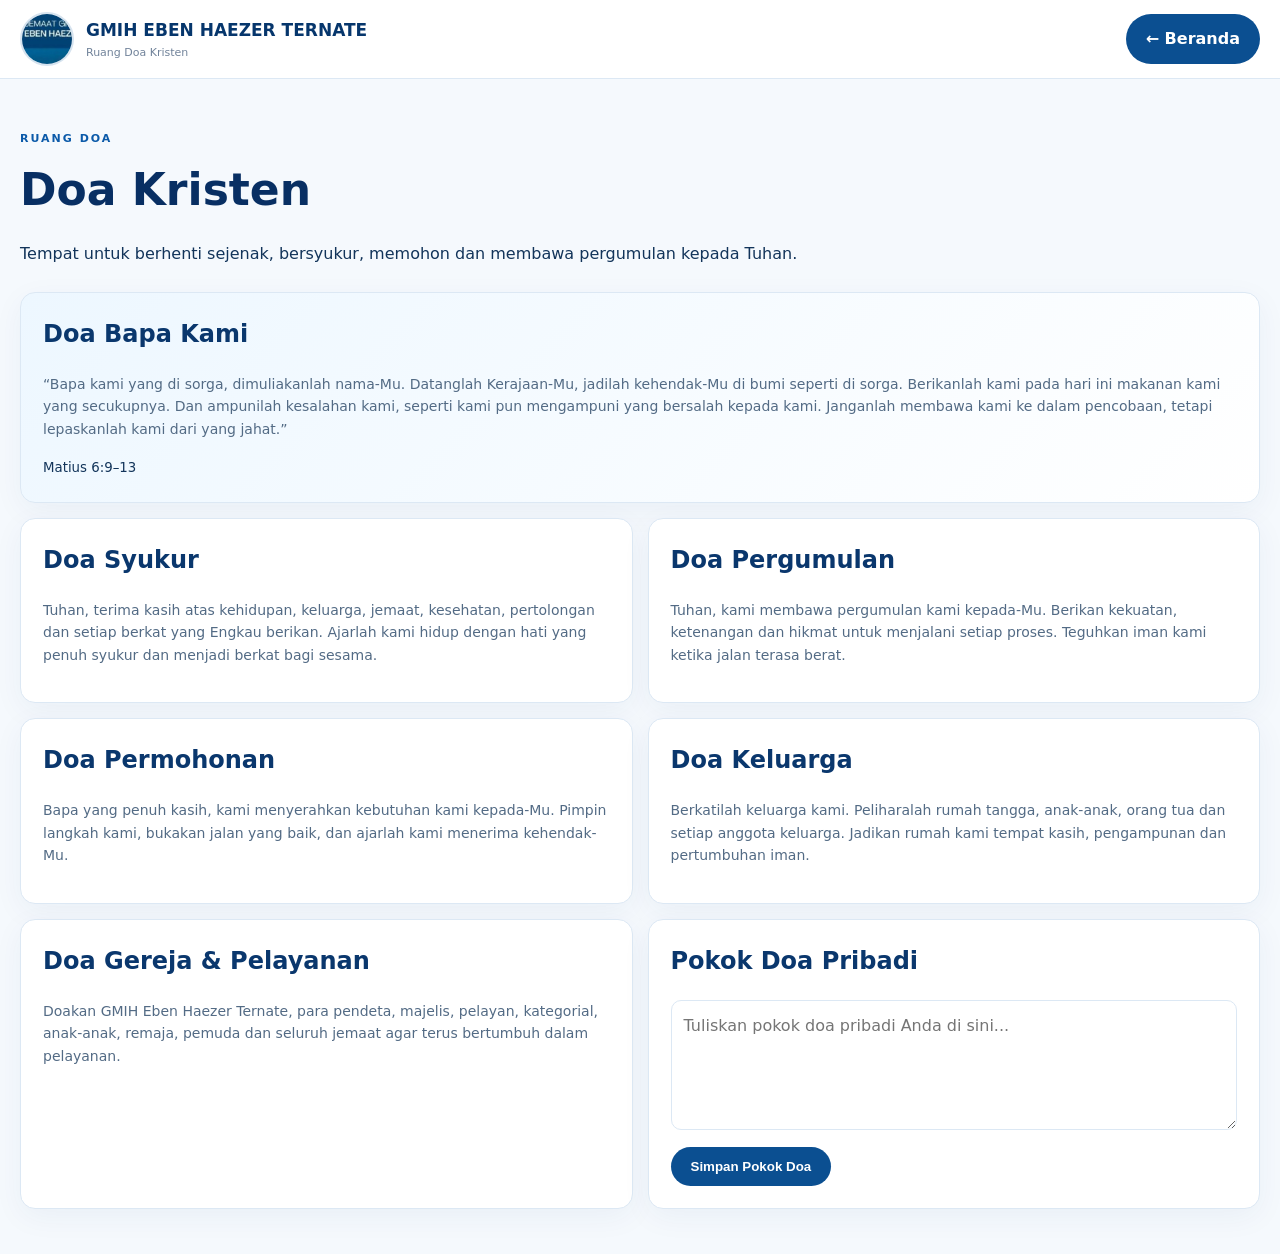
==== commit caaf9676: "Add files via upload" ====
--- a/doa.html
+++ b/doa.html
@@ -1 +1 @@
-<!doctype html><html lang="id"><head><meta charset="utf-8"><meta name="viewport" content="width=device-width,initial-scale=1"><title>Doa Kristen · GMIH Eben Haezer Ternate</title><meta name="theme-color" content="#0b4f91"><link rel="manifest" href="manifest.webmanifest"><link rel="stylesheet" href="style.css"></head><body><nav class="nav"><div class="container nav-in"><a class="brand" href="index.html"><img src="assets/logo.jpg"><span><b>GMIH EBEN HAEZER TERNATE</b><small>Ruang Doa Kristen</small></span></a><a class="pill" href="index.html">← Beranda</a></div></nav><main class="container simple-page"><div class="page-title"><span class="eyebrow">RUANG DOA</span><h1>Doa Kristen</h1><p>Tempat untuk berhenti sejenak, bersyukur, memohon dan membawa pergumulan kepada Tuhan.</p></div><div class="prayer-grid"><article><h2>Doa Bapa Kami</h2><p>“Bapa kami yang di sorga, dimuliakanlah nama-Mu. Datanglah Kerajaan-Mu, jadilah kehendak-Mu di bumi seperti di sorga. Berikanlah kami pada hari ini makanan kami yang secukupnya. Dan ampunilah kesalahan kami, seperti kami pun mengampuni yang bersalah kepada kami. Janganlah membawa kami ke dalam pencobaan, tetapi lepaskanlah kami dari yang jahat.”</p><small>Matius 6:9–13</small></article><article><h2>Doa Syukur</h2><p>Tuhan, terima kasih atas kehidupan, keluarga, jemaat, kesehatan, pertolongan dan setiap berkat yang Engkau berikan. Ajarlah kami hidup dengan hati yang penuh syukur dan menjadi berkat bagi sesama.</p></article><article><h2>Doa Pergumulan</h2><p>Tuhan, kami membawa pergumulan kami kepada-Mu. Berikan kekuatan, ketenangan dan hikmat untuk menjalani setiap proses. Teguhkan iman kami ketika jalan terasa berat.</p></article><article><h2>Doa Permohonan</h2><p>Bapa yang penuh kasih, kami menyerahkan kebutuhan kami kepada-Mu. Pimpin langkah kami, bukakan jalan yang baik, dan ajarlah kami menerima kehendak-Mu.</p></article><article><h2>Doa Keluarga</h2><p>Berkatilah keluarga kami. Peliharalah rumah tangga, anak-anak, orang tua dan setiap anggota keluarga. Jadikan rumah kami tempat kasih, pengampunan dan pertumbuhan iman.</p></article><article><h2>Doa Gereja & Pelayanan</h2><p>Doakan GMIH Eben Haezer Ternate, para pendeta, majelis, pelayan, kategorial, anak-anak, remaja, pemuda dan seluruh jemaat agar terus bertumbuh dalam pelayanan.</p></article><article><h2>Pokok Doa Pribadi</h2><textarea id="notes" placeholder="Tuliskan pokok doa pribadi Anda di sini..."></textarea><button class="btn" onclick="localStorage.setItem('pokokDoa',document.getElementById('notes').value);alert('Pokok doa tersimpan di perangkat ini.')">Simpan Pokok Doa</button></article></div></main><script>document.getElementById('notes').value=localStorage.getItem('pokokDoa')||'';</script></body></html>
+<!doctype html><html lang="id"><head><meta charset="utf-8"><meta name="viewport" content="width=device-width,initial-scale=1"><title>Doa Kristen · GMIH Eben Haezer Ternate</title><meta name="theme-color" content="#0b4f91"><link rel="manifest" href="manifest.webmanifest"><link rel="stylesheet" href="style.css"></head><body><nav class="nav"><div class="container nav-in"><a class="brand" href="index.html"><img src="[data-uri]"><span><b>GMIH EBEN HAEZER TERNATE</b><small>Ruang Doa Kristen</small></span></a><a class="pill" href="index.html">← Beranda</a></div></nav><main class="container simple-page"><div class="page-title"><span class="eyebrow">RUANG DOA</span><h1>Doa Kristen</h1><p>Tempat untuk berhenti sejenak, bersyukur, memohon dan membawa pergumulan kepada Tuhan.</p></div><div class="prayer-grid"><article><h2>Doa Bapa Kami</h2><p>“Bapa kami yang di sorga, dimuliakanlah nama-Mu. Datanglah Kerajaan-Mu, jadilah kehendak-Mu di bumi seperti di sorga. Berikanlah kami pada hari ini makanan kami yang secukupnya. Dan ampunilah kesalahan kami, seperti kami pun mengampuni yang bersalah kepada kami. Janganlah membawa kami ke dalam pencobaan, tetapi lepaskanlah kami dari yang jahat.”</p><small>Matius 6:9–13</small></article><article><h2>Doa Syukur</h2><p>Tuhan, terima kasih atas kehidupan, keluarga, jemaat, kesehatan, pertolongan dan setiap berkat yang Engkau berikan. Ajarlah kami hidup dengan hati yang penuh syukur dan menjadi berkat bagi sesama.</p></article><article><h2>Doa Pergumulan</h2><p>Tuhan, kami membawa pergumulan kami kepada-Mu. Berikan kekuatan, ketenangan dan hikmat untuk menjalani setiap proses. Teguhkan iman kami ketika jalan terasa berat.</p></article><article><h2>Doa Permohonan</h2><p>Bapa yang penuh kasih, kami menyerahkan kebutuhan kami kepada-Mu. Pimpin langkah kami, bukakan jalan yang baik, dan ajarlah kami menerima kehendak-Mu.</p></article><article><h2>Doa Keluarga</h2><p>Berkatilah keluarga kami. Peliharalah rumah tangga, anak-anak, orang tua dan setiap anggota keluarga. Jadikan rumah kami tempat kasih, pengampunan dan pertumbuhan iman.</p></article><article><h2>Doa Gereja & Pelayanan</h2><p>Doakan GMIH Eben Haezer Ternate, para pendeta, majelis, pelayan, kategorial, anak-anak, remaja, pemuda dan seluruh jemaat agar terus bertumbuh dalam pelayanan.</p></article><article><h2>Pokok Doa Pribadi</h2><textarea id="notes" placeholder="Tuliskan pokok doa pribadi Anda di sini..."></textarea><button class="btn" onclick="localStorage.setItem('pokokDoa',document.getElementById('notes').value);alert('Pokok doa tersimpan di perangkat ini.')">Simpan Pokok Doa</button></article></div></main><script>document.getElementById('notes').value=localStorage.getItem('pokokDoa')||'';</script></body></html>
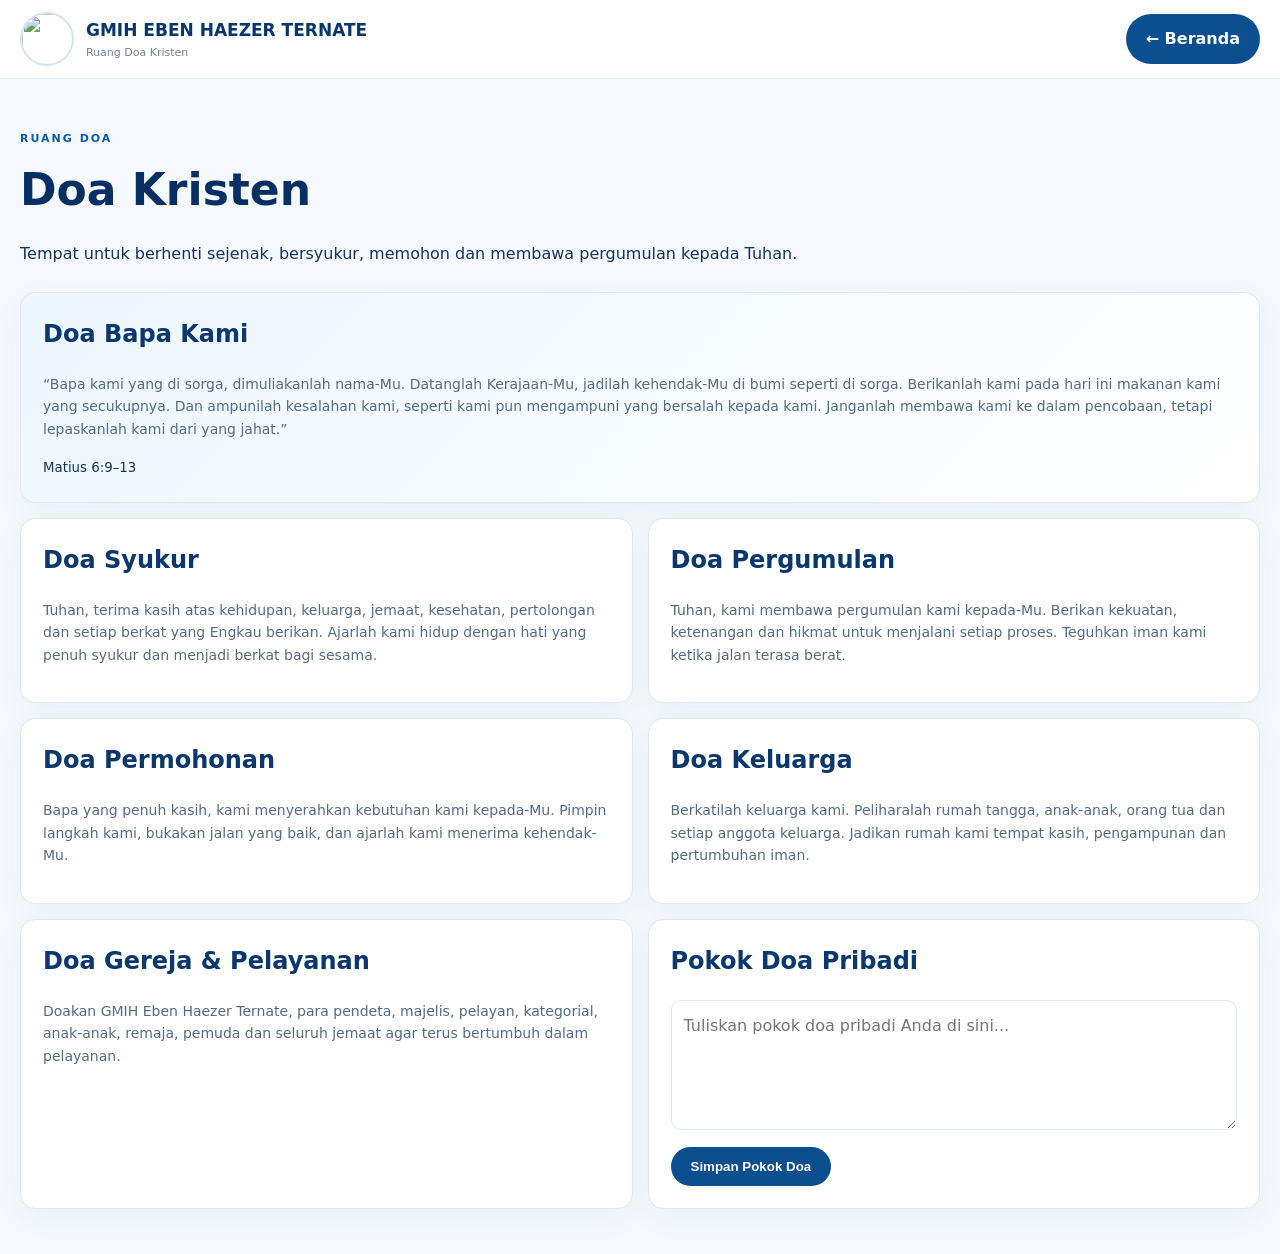
==== commit 5df81564: "Add files via upload" ====
--- a/doa.html
+++ b/doa.html
@@ -1 +1 @@
-<!doctype html><html lang="id"><head><meta charset="utf-8"><meta name="viewport" content="width=device-width,initial-scale=1"><title>Doa Kristen · GMIH Eben Haezer Ternate</title><meta name="theme-color" content="#0b4f91"><link rel="manifest" href="manifest.webmanifest"><link rel="stylesheet" href="style.css"></head><body><nav class="nav"><div class="container nav-in"><a class="brand" href="index.html"><img src="[data-uri]"><span><b>GMIH EBEN HAEZER TERNATE</b><small>Ruang Doa Kristen</small></span></a><a class="pill" href="index.html">← Beranda</a></div></nav><main class="container simple-page"><div class="page-title"><span class="eyebrow">RUANG DOA</span><h1>Doa Kristen</h1><p>Tempat untuk berhenti sejenak, bersyukur, memohon dan membawa pergumulan kepada Tuhan.</p></div><div class="prayer-grid"><article><h2>Doa Bapa Kami</h2><p>“Bapa kami yang di sorga, dimuliakanlah nama-Mu. Datanglah Kerajaan-Mu, jadilah kehendak-Mu di bumi seperti di sorga. Berikanlah kami pada hari ini makanan kami yang secukupnya. Dan ampunilah kesalahan kami, seperti kami pun mengampuni yang bersalah kepada kami. Janganlah membawa kami ke dalam pencobaan, tetapi lepaskanlah kami dari yang jahat.”</p><small>Matius 6:9–13</small></article><article><h2>Doa Syukur</h2><p>Tuhan, terima kasih atas kehidupan, keluarga, jemaat, kesehatan, pertolongan dan setiap berkat yang Engkau berikan. Ajarlah kami hidup dengan hati yang penuh syukur dan menjadi berkat bagi sesama.</p></article><article><h2>Doa Pergumulan</h2><p>Tuhan, kami membawa pergumulan kami kepada-Mu. Berikan kekuatan, ketenangan dan hikmat untuk menjalani setiap proses. Teguhkan iman kami ketika jalan terasa berat.</p></article><article><h2>Doa Permohonan</h2><p>Bapa yang penuh kasih, kami menyerahkan kebutuhan kami kepada-Mu. Pimpin langkah kami, bukakan jalan yang baik, dan ajarlah kami menerima kehendak-Mu.</p></article><article><h2>Doa Keluarga</h2><p>Berkatilah keluarga kami. Peliharalah rumah tangga, anak-anak, orang tua dan setiap anggota keluarga. Jadikan rumah kami tempat kasih, pengampunan dan pertumbuhan iman.</p></article><article><h2>Doa Gereja & Pelayanan</h2><p>Doakan GMIH Eben Haezer Ternate, para pendeta, majelis, pelayan, kategorial, anak-anak, remaja, pemuda dan seluruh jemaat agar terus bertumbuh dalam pelayanan.</p></article><article><h2>Pokok Doa Pribadi</h2><textarea id="notes" placeholder="Tuliskan pokok doa pribadi Anda di sini..."></textarea><button class="btn" onclick="localStorage.setItem('pokokDoa',document.getElementById('notes').value);alert('Pokok doa tersimpan di perangkat ini.')">Simpan Pokok Doa</button></article></div></main><script>document.getElementById('notes').value=localStorage.getItem('pokokDoa')||'';</script></body></html>
+<!doctype html><html lang="id"><head><meta charset="utf-8"><meta name="viewport" content="width=device-width,initial-scale=1"><title>Doa Kristen · GMIH Eben Haezer Ternate</title><meta name="theme-color" content="#0b4f91"><link rel="manifest" href="manifest.webmanifest"><link rel="stylesheet" href="style.css"></head><body><nav class="nav"><div class="container nav-in"><a class="brand" href="index.html"><img src="assets/logo.jpg"><span><b>GMIH EBEN HAEZER TERNATE</b><small>Ruang Doa Kristen</small></span></a><a class="pill" href="index.html">← Beranda</a></div></nav><main class="container simple-page"><div class="page-title"><span class="eyebrow">RUANG DOA</span><h1>Doa Kristen</h1><p>Tempat untuk berhenti sejenak, bersyukur, memohon dan membawa pergumulan kepada Tuhan.</p></div><div class="prayer-grid"><article><h2>Doa Bapa Kami</h2><p>“Bapa kami yang di sorga, dimuliakanlah nama-Mu. Datanglah Kerajaan-Mu, jadilah kehendak-Mu di bumi seperti di sorga. Berikanlah kami pada hari ini makanan kami yang secukupnya. Dan ampunilah kesalahan kami, seperti kami pun mengampuni yang bersalah kepada kami. Janganlah membawa kami ke dalam pencobaan, tetapi lepaskanlah kami dari yang jahat.”</p><small>Matius 6:9–13</small></article><article><h2>Doa Syukur</h2><p>Tuhan, terima kasih atas kehidupan, keluarga, jemaat, kesehatan, pertolongan dan setiap berkat yang Engkau berikan. Ajarlah kami hidup dengan hati yang penuh syukur dan menjadi berkat bagi sesama.</p></article><article><h2>Doa Pergumulan</h2><p>Tuhan, kami membawa pergumulan kami kepada-Mu. Berikan kekuatan, ketenangan dan hikmat untuk menjalani setiap proses. Teguhkan iman kami ketika jalan terasa berat.</p></article><article><h2>Doa Permohonan</h2><p>Bapa yang penuh kasih, kami menyerahkan kebutuhan kami kepada-Mu. Pimpin langkah kami, bukakan jalan yang baik, dan ajarlah kami menerima kehendak-Mu.</p></article><article><h2>Doa Keluarga</h2><p>Berkatilah keluarga kami. Peliharalah rumah tangga, anak-anak, orang tua dan setiap anggota keluarga. Jadikan rumah kami tempat kasih, pengampunan dan pertumbuhan iman.</p></article><article><h2>Doa Gereja & Pelayanan</h2><p>Doakan GMIH Eben Haezer Ternate, para pendeta, majelis, pelayan, kategorial, anak-anak, remaja, pemuda dan seluruh jemaat agar terus bertumbuh dalam pelayanan.</p></article><article><h2>Pokok Doa Pribadi</h2><textarea id="notes" placeholder="Tuliskan pokok doa pribadi Anda di sini..."></textarea><button class="btn" onclick="localStorage.setItem('pokokDoa',document.getElementById('notes').value);alert('Pokok doa tersimpan di perangkat ini.')">Simpan Pokok Doa</button></article></div></main><script>document.getElementById('notes').value=localStorage.getItem('pokokDoa')||'';</script></body></html>
--- a/style.css
+++ b/style.css
@@ -1,3 +1,12 @@
 :root{--blue:#0b4f91;--deep:#06366c;--sky:#eef7ff;--ink:#12345a;--muted:#66778d;--line:#dce8f4;--white:#fff;--gold:#f4c84a}*{box-sizing:border-box}html{scroll-behavior:smooth}body{margin:0;font-family:Inter,system-ui,sans-serif;background:#f5f9fd;color:var(--ink);line-height:1.6}.container{width:min(1440px,calc(100% - 40px));margin:auto}.topbar{background:#07346b;color:#fff;font-size:12px}.topbar-in{height:38px;display:flex;justify-content:space-between;align-items:center}.nav{background:#fff;border-bottom:1px solid var(--line);position:sticky;top:0;z-index:20}.nav-in{height:78px;display:flex;align-items:center;justify-content:space-between;gap:24px}.brand{display:flex;align-items:center;gap:12px;text-decoration:none;color:var(--deep)}.brand img{width:54px;height:54px;object-fit:cover;border-radius:50%;border:2px solid #d6e3ef}.brand b{display:block;font-size:17px}.brand small{display:block;color:#71839a;font-size:11px}.navlinks{display:flex;align-items:center;gap:26px}.navlinks a,.textlink{color:var(--ink);text-decoration:none;font-weight:700;font-size:13px}.pill,.btn{background:var(--blue);color:#fff!important;padding:12px 20px;border-radius:28px;text-decoration:none;font-weight:800;border:0;display:inline-block}.menu-btn{display:none;border:0;background:none;font-size:24px}.hero{display:grid;grid-template-columns:2fr 1fr;gap:18px;padding-top:18px}.hero-main{height:380px;border-radius:14px;overflow:hidden;position:relative;background:#ddd}.hero-main img{width:100%;height:100%;object-fit:cover}.hero-main:after{content:"";position:absolute;inset:0;background:linear-gradient(90deg,rgba(255,255,255,.96) 0%,rgba(255,255,255,.76) 32%,rgba(255,255,255,0) 70%)}.hero-overlay{position:absolute;z-index:2;left:44px;top:48px;width:50%}.hero-overlay>span,.eyebrow{font-size:11px;letter-spacing:2px;font-weight:800;color:#0b5aa9}.hero-overlay h1{font-size:50px;line-height:1.05;margin:15px 0;color:#082f63;letter-spacing:-2px}.hero-overlay em{font-style:normal;color:#1474d4}.hero-overlay p{font-size:14px;color:#45627f}.side-stack{display:grid;gap:14px}.devotional,.bible-card,.panel{background:#fff;border:1px solid var(--line);border-radius:15px;box-shadow:0 8px 30px rgba(12,62,111,.05)}.devotional{padding:22px;background:linear-gradient(135deg,#fffdf6,#fff)}.section-mini{display:flex;justify-content:space-between;font-size:12px;color:#6e8097}.devotional h2{font-size:22px;margin:14px 0 5px;color:#092f5f}.devotional p{font-size:13px}.devotional b{font-size:12px}.devotional .btn{font-size:12px;margin-top:15px;padding:9px 14px}.bible-card{padding:15px;display:flex;align-items:center;gap:12px;background:linear-gradient(90deg,#0b4f91,#0873c9);color:#fff;text-decoration:none}.bible-icon{font-size:26px;border:2px solid #fff;border-radius:10px;padding:7px 12px}.bible-card span:nth-child(2){flex:1}.bible-card b{display:block;font-size:18px}.bible-card small{display:block}.bible-card strong{background:#fff;color:#0b4f91;border-radius:24px;padding:10px 14px;font-size:12px}.shortcuts{display:grid;grid-template-columns:repeat(8,1fr);gap:8px;margin-top:14px}.shortcuts a{background:#fff;border:1px solid var(--line);border-radius:10px;text-align:center;text-decoration:none;color:#0b4f91;padding:12px 5px;font-size:24px;font-weight:800;box-shadow:0 5px 18px rgba(12,62,111,.04)}.shortcuts span{display:block;font-size:11px;color:#2e4968;margin-top:3px}.content-grid{display:grid;grid-template-columns:2fr 1fr;gap:18px;margin-top:18px}.content-grid>div,.content-grid>aside{display:grid;gap:18px;align-content:start}.panel{padding:22px}.panel-head{display:flex;justify-content:space-between;align-items:end;gap:10px}.panel h2{margin:4px 0 10px;color:#0a376d;font-size:24px}.panel p{font-size:13px;color:#536b85}.cards{display:grid;grid-template-columns:repeat(2,1fr);gap:12px}.cards div{background:#f4f9ff;border:1px solid var(--line);border-radius:12px;padding:15px}.cards b{color:#0b4f91}.cards p{margin-bottom:0}.date-chip{background:#edf6ff;color:#0b5aa9;padding:6px 10px;border-radius:20px;font-size:11px;font-weight:700}.dev-full{background:#f5f9fd;border-radius:14px;padding:22px}.dev-full p:first-child{font-size:17px;color:#173e67}.muted{font-size:11px!important;color:#8190a1!important}.news article{display:flex;gap:12px;border-bottom:1px solid var(--line);padding:10px 0}.news article:last-child{border-bottom:0}.news img{width:92px;height:65px;object-fit:cover;border-radius:9px}.news b{font-size:13px}.news p{margin:2px 0}.gallery{display:grid;grid-template-columns:repeat(2,1fr);gap:8px}.gallery img{width:100%;height:125px;object-fit:cover;border-radius:9px}.gallery img:first-child{grid-column:span 2;height:190px}.quick{padding:0;overflow:hidden}.quick a{display:block;padding:15px 18px;border-bottom:1px solid var(--line);text-decoration:none;color:#0a376d}.quick a:last-child{border:0}.quick b{display:block}.quick span{font-size:11px;color:#71839a}.contact a{color:#0b5aa9;font-weight:800}.video-grid{display:grid;grid-template-columns:repeat(4,1fr);gap:10px}.video{position:relative;text-decoration:none;color:#0b376b}.video img{width:100%;aspect-ratio:16/9;object-fit:cover;border-radius:10px;display:block}.video>span{position:absolute;left:8px;top:8px;background:#e62117;color:#fff;border-radius:6px;padding:4px 8px;font-size:11px}.video b{display:block;font-size:11px;margin-top:7px}.channel-video{min-height:130px;background:#073d78;border-radius:10px;color:#fff;padding:18px;display:flex;flex-direction:column;justify-content:center}.channel-video div{font-size:32px;color:#ff3228}.channel-video small{opacity:.8}footer{margin-top:30px;background:#06477f;color:#fff;padding:16px 0}.footer-in{display:flex;justify-content:space-between;gap:20px;font-size:11px}.footer-in a{color:#fff}.simple-page{padding:45px 0}.page-title{margin-bottom:25px}.page-title h1{font-size:44px;margin:5px 0;color:#082f63}.prayer-grid{display:grid;grid-template-columns:repeat(2,1fr);gap:15px}.prayer-grid article{background:#fff;border:1px solid var(--line);border-radius:15px;padding:22px;box-shadow:0 8px 30px rgba(12,62,111,.05)}.prayer-grid article:first-child{grid-column:span 2;background:linear-gradient(135deg,#edf7ff,#fff)}.prayer-grid h2{margin-top:0;color:#0a376d}.prayer-grid p{font-size:14px;color:#536b85}.prayer-grid textarea{width:100%;min-height:130px;border:1px solid var(--line);border-radius:10px;padding:12px;font:inherit;margin-bottom:10px}
 @media(max-width:900px){.navlinks{display:none}.navlinks.open{display:flex;position:absolute;top:78px;left:0;right:0;background:#fff;padding:18px;flex-direction:column;box-shadow:0 10px 20px #0001}.menu-btn{display:block}.hero,.content-grid{grid-template-columns:1fr}.hero-main{height:430px}.hero-overlay{width:75%}.shortcuts{grid-template-columns:repeat(4,1fr)}.video-grid{grid-template-columns:repeat(2,1fr)}}
 @media(max-width:600px){.container{width:min(100% - 24px,1440px)}.topbar{display:none}.nav-in{height:68px}.brand img{width:45px;height:45px}.brand b{font-size:13px}.brand small{font-size:9px}.hero-main{height:460px}.hero-overlay{left:20px;top:28px;width:85%}.hero-overlay h1{font-size:39px}.hero-main:after{background:linear-gradient(180deg,rgba(255,255,255,.94) 0%,rgba(255,255,255,.78) 55%,rgba(255,255,255,.15) 100%)}.shortcuts{grid-template-columns:repeat(4,1fr)}.shortcuts a{font-size:20px}.cards,.prayer-grid{grid-template-columns:1fr}.prayer-grid article:first-child{grid-column:auto}.gallery{grid-template-columns:repeat(2,1fr)}.gallery img:first-child{grid-column:span 2}.video-grid{grid-template-columns:1fr}.footer-in{flex-direction:column}.bible-card strong{display:none}}
+/* Enhanced church dashboard */
+.brand i{display:block;font-size:10px;color:#0b5aa9;font-weight:600;margin-top:1px}.hero-btn{display:inline-block;margin-top:8px;background:#0b66bb;color:#fff;text-decoration:none;padding:10px 16px;border-radius:22px;font-size:12px;font-weight:800;box-shadow:0 8px 20px rgba(11,102,187,.18)}
+.pastor-grid{display:grid;grid-template-columns:repeat(2,1fr);gap:14px}.pastor-card{overflow:hidden;border:1px solid var(--line);border-radius:16px;background:linear-gradient(180deg,#fff,#f5faff);box-shadow:0 8px 24px rgba(12,62,111,.06)}.pastor-card img{width:100%;height:260px;object-fit:cover;object-position:center 20%;display:block}.pastor-card>div{padding:16px}.pastor-card .role{font-size:9px;letter-spacing:1.4px;font-weight:800;color:#1170c7}.pastor-card h3{margin:5px 0 6px;color:#0a376d;font-size:16px;line-height:1.25}.pastor-card p{margin:0}.donation-mobile{overflow:hidden;background:linear-gradient(135deg,#06366c,#0b63b5 65%,#0877ca);color:#fff}.donation-mobile h2{color:#fff;margin-bottom:0}.donation-head{display:flex;justify-content:space-between;align-items:end}.qris-badge{background:#fff;color:#073d78;border-radius:18px;padding:6px 11px;font-size:11px;font-weight:900}.donation-body{display:grid;grid-template-columns:1.05fr .95fr;gap:18px;align-items:center;margin-top:14px}.donation-copy p{color:#eaf4ff}.donation-copy h3{font-size:24px;margin:8px 0 4px;color:#fff}.donation-logo{width:74px;height:74px;object-fit:cover;border-radius:50%;background:#fff;padding:6px}.nmid{font-size:11px;background:rgba(255,255,255,.1);border:1px solid rgba(255,255,255,.2);padding:8px 10px;border-radius:10px;display:inline-block}.qris-wrap{background:#fff;border-radius:18px;padding:12px;text-align:center;box-shadow:0 10px 30px rgba(0,0,0,.16)}.qris-wrap img{width:100%;max-width:260px;aspect-ratio:1/1;object-fit:cover;border-radius:10px;display:block;margin:auto}.qris-wrap span{display:block;color:#0b4f91;font-size:10px;font-weight:800;margin-top:7px}.dev-source{display:flex;flex-wrap:wrap;gap:8px;margin-top:16px;padding:13px;border:1px solid var(--line);background:#fff;border-radius:12px;align-items:center}.dev-source span{width:100%;font-size:11px;color:#6d8095}.dev-source a{font-size:11px;color:#0b5aa9;font-weight:800;text-decoration:none;background:#eef7ff;padding:7px 10px;border-radius:15px}.donation-mobile .eyebrow{color:#9fd4ff}.donation-mobile .panel-head{color:#fff}
+@media(max-width:900px){.pastor-grid,.donation-body{grid-template-columns:1fr}.pastor-card img{height:320px}.donation-copy{text-align:center}.donation-logo{margin:auto}.nmid{margin-bottom:5px}}
+@media(max-width:600px){.brand i{display:none}.hero-btn{font-size:11px}.pastor-card img{height:300px}.donation-copy h3{font-size:21px}.qris-wrap img{max-width:290px}}
+
+/* Social links */
+.social-links a{font-weight:800;text-decoration:none}.social-links a:hover{text-decoration:underline}
+@media(max-width:700px){.quick{grid-template-columns:1fr 1fr}.social-links{display:block;line-height:2}}
